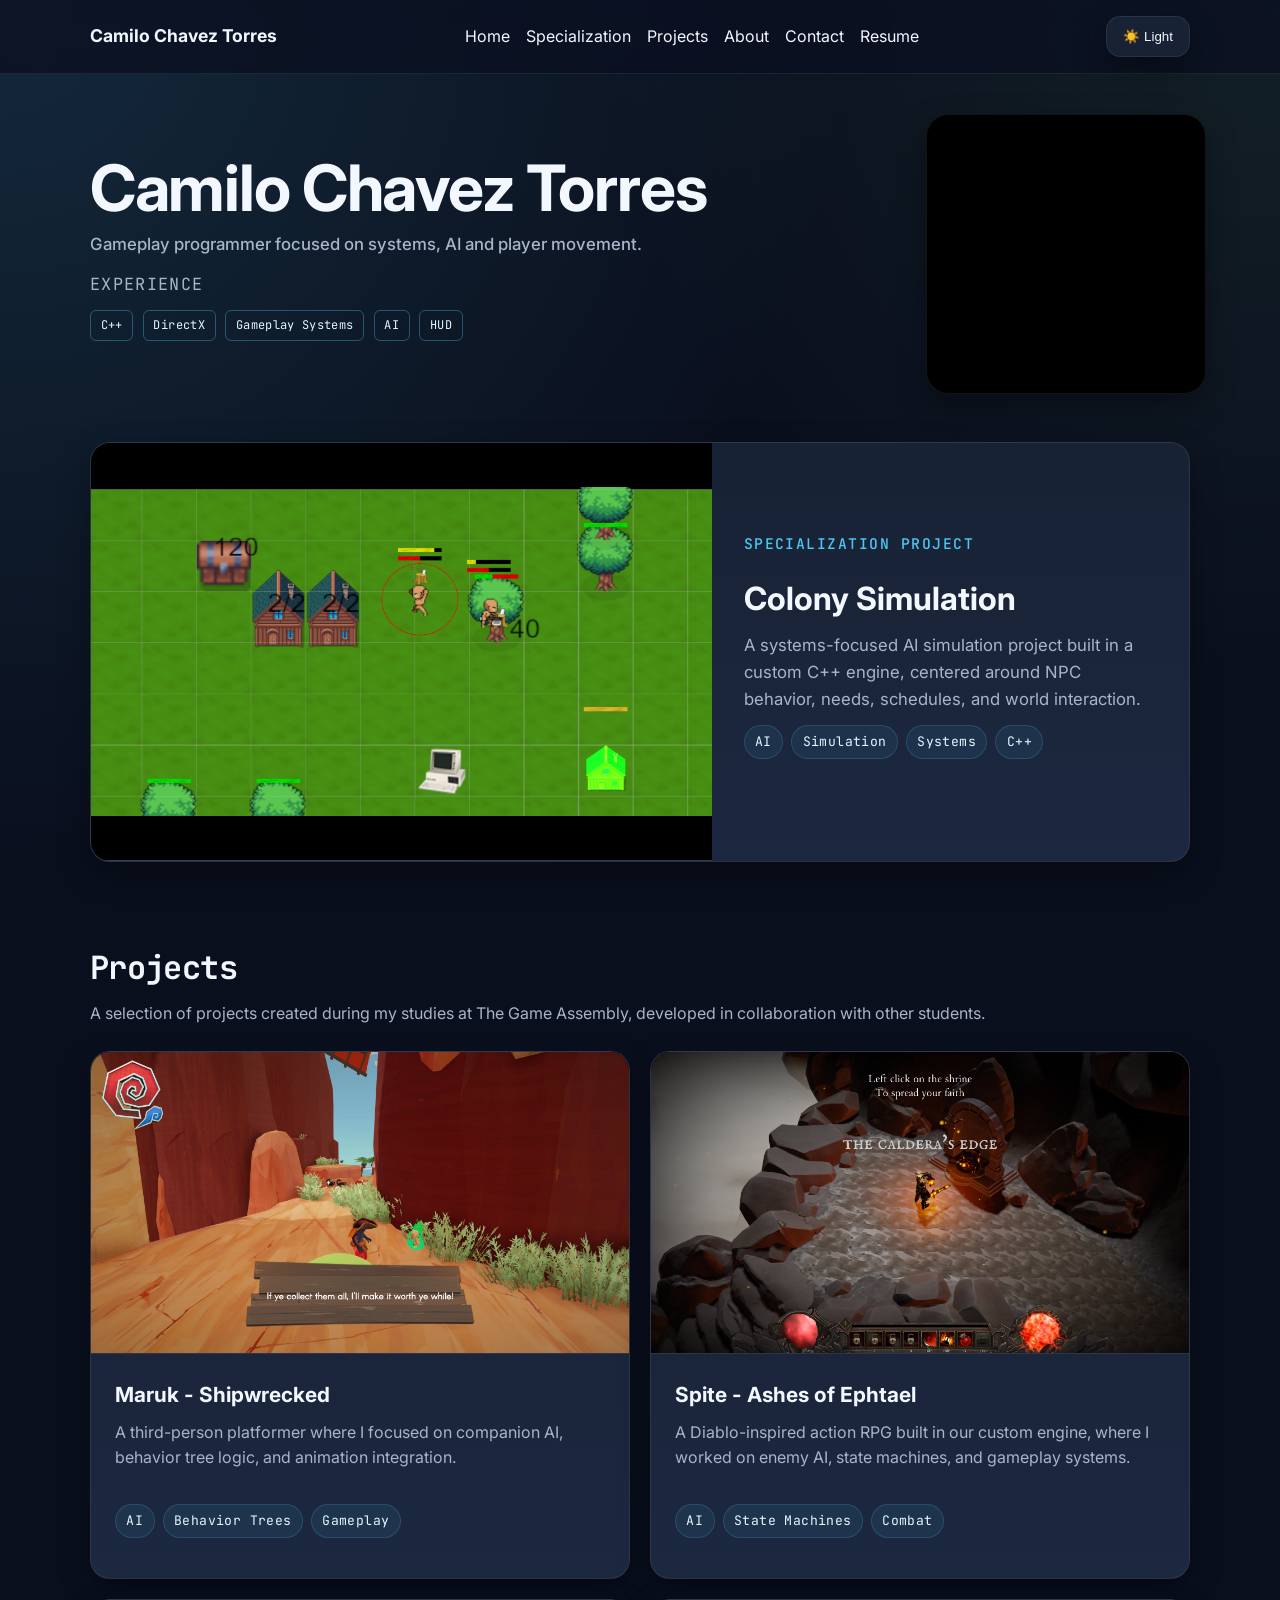
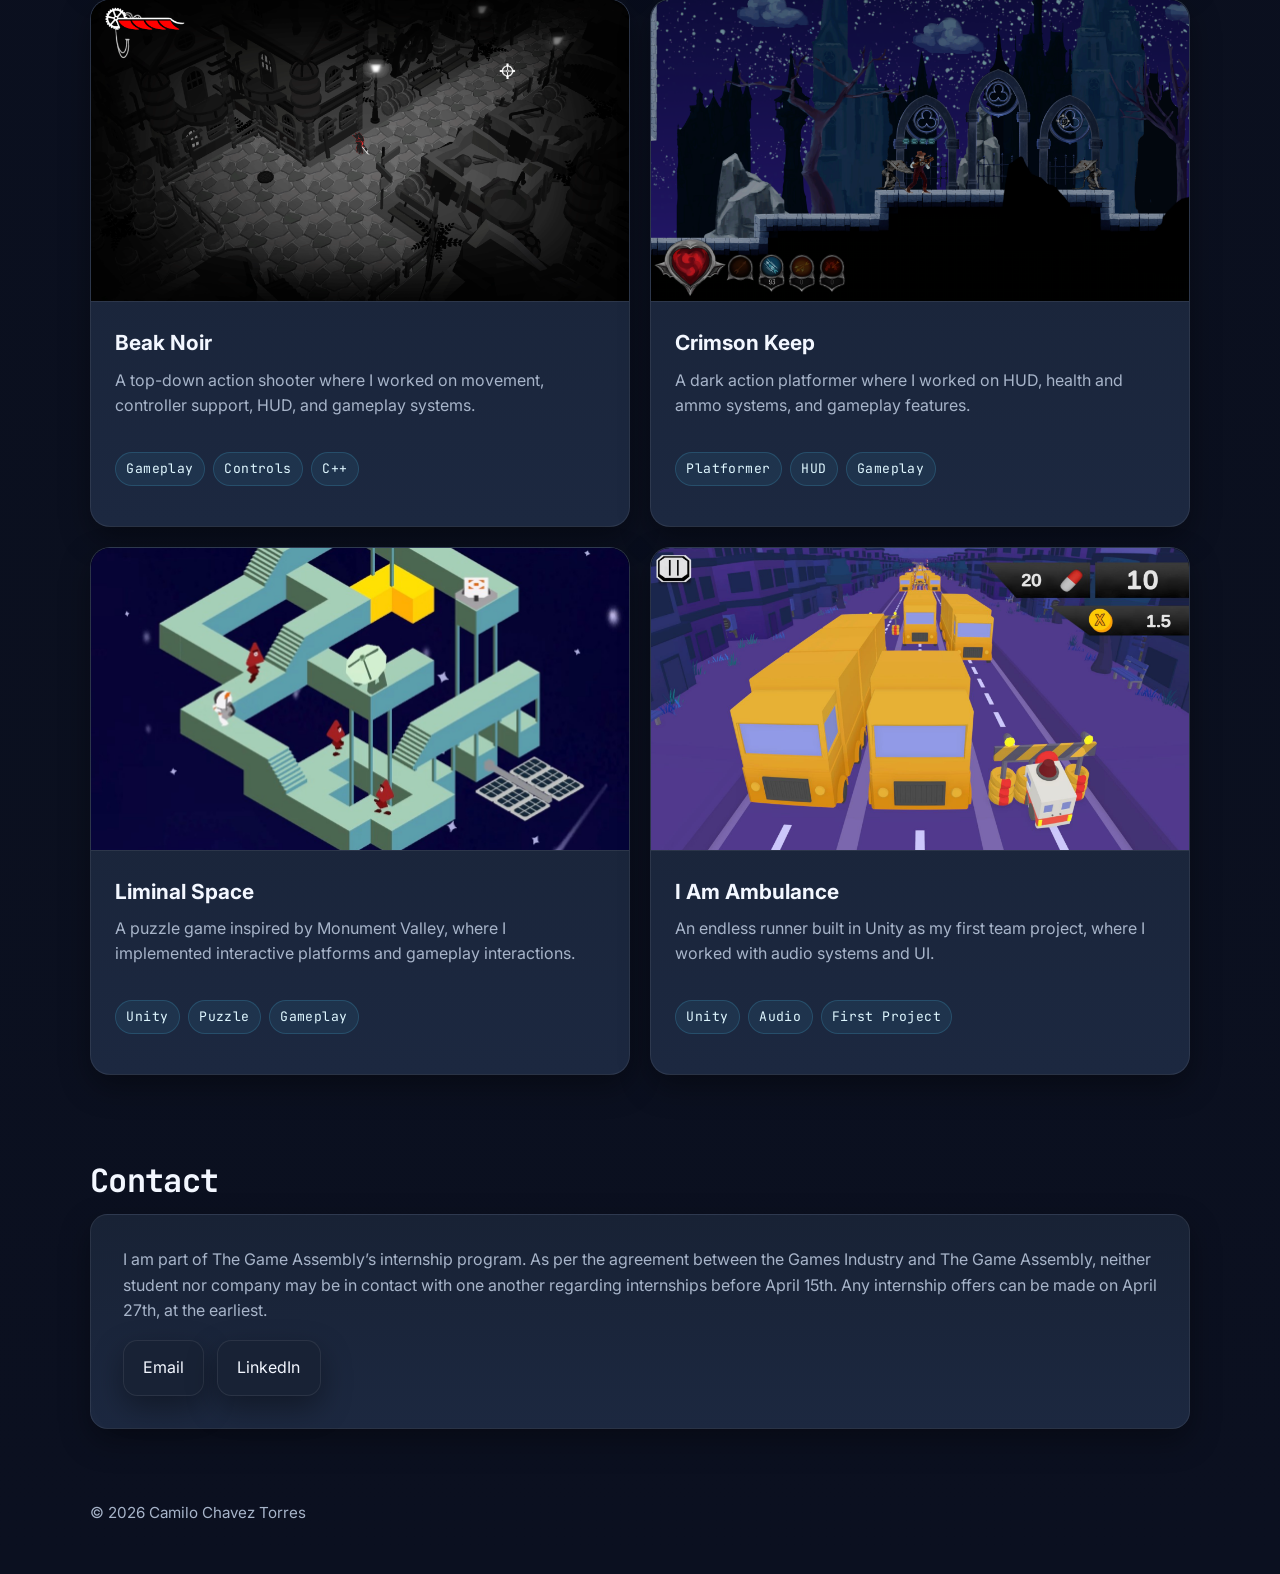
==== index.html @ 67895092 "hamburger navbar on mobile devices" ====
<!DOCTYPE html>
<html lang="en">

<head>
  <meta charset="UTF-8" />
  <meta name="viewport" content="width=device-width, initial-scale=1.0" />
  <title>Camilo Chavez Torres — Game Programmer</title>
  <link rel="icon" type="image/png" sizes="16x16" href="media/images/favicon/favicon16.png">
  <link rel="icon" type="image/png" sizes="32x32" href="media/images/favicon/favicon32.png">
  <link rel="stylesheet" href="styles.css">
  <link
    href="https://fonts.googleapis.com/css2?family=Inter:wght@400;600;700&family=JetBrains+Mono:wght@400;500&display=swap"
    rel="stylesheet">
</head>

<body>
  <header class="nav">
    <div class="container nav-inner">
      <a href="#" class="brand">Camilo Chavez Torres</a>

      <button class="nav-toggle" id="nav-toggle" type="button" aria-label="Open navigation" aria-expanded="false">
        ☰
      </button>

      <nav class="nav-links" id="mobile-nav">
        <a href="#" class="nav-home">Home</a>
        <a href="projects/specialization-project.html">Specialization</a>
        <a href="#projects">Projects</a>
        <a href="about-me.html">About</a>
        <a href="#contact">Contact</a>
        <a href="assets/Camilo_Chavez_Torres_CV.pdf" target="_blank" class="primary-button">Resume</a>

        <button class="control-button mobile-theme-button" id="theme-toggle" type="button">🌙 Light</button>
      </nav>

      <div class="top-controls desktop-controls">
        <button class="control-button" id="theme-toggle-desktop" type="button">🌙 Light</button>
      </div>
    </div>
  </header>

  <main>
    <section class="hero">
      <div class="container">
        <div class="hero-grid">
          <div class="hero-copy">
            <h1>Camilo Chavez Torres</h1>

            <p class="hero-lead">
              Gameplay programmer focused on systems, AI and player movement.
            </p>

            <p class="hero-label">
              Experience
            </p>

            <div class="hero-tech">
              <span class="tech-pill">C++</span>
              <span class="tech-pill">DirectX</span>
              <span class="tech-pill">Gameplay Systems</span>
              <span class="tech-pill">AI</span>
              <span class="tech-pill">HUD</span>
            </div>
          </div>

          <div class="hero-greedy">
            <video autoplay muted loop playsinline>
              <source src="media/videos/maruk/greedy_2.mp4" type="video/mp4">
            </video>
          </div>
        </div>
      </div>
    </section>

    <section id="featured-project">
      <div class="container">
        <a href="projects/specialization-project.html" class="project-card-link featured-project">
          <article class="project-card">
            <div class="project-media">
              <img src="media/images/projects/specialization/spec_2.png" alt="Colony Simulation gameplay">
            </div>

            <div class="project-content">
              <p class="featured-label">Specialization Project</p>

              <h3 class="project-title">Colony Simulation</h3>

              <p class="project-desc">
                A systems-focused AI simulation project built in a custom C++ engine, centered around NPC behavior,
                needs, schedules, and world interaction.
              </p>

              <div class="tags">
                <span class="tag">AI</span>
                <span class="tag">Simulation</span>
                <span class="tag">Systems</span>
                <span class="tag">C++</span>
              </div>
            </div>
          </article>
        </a>
      </div>
    </section>

    <section id="projects">
      <div class="container">
        <h2 class="section-title">Projects</h2>
        <p class="section-text">
          A selection of projects created during my studies at The Game Assembly, developed in collaboration with other
          students.
        </p>

        <div class="projects-grid">

          <!-- MARUK -->
          <a href="projects/maruk.html" class="project-card-link">
            <article class="project-card">
              <div class="project-media">
                <img src="media/images/projects/maruk/maruk_1.png" alt="Maruk gameplay">
              </div>
              <div class="project-content">
                <h3 class="project-title">Maruk - Shipwrecked</h3>
                <p class="project-desc">
                  A third-person platformer where I focused on companion AI, behavior tree logic, and animation
                  integration.
                </p>
                <div class="tags">
                  <span class="tag">AI</span>
                  <span class="tag">Behavior Trees</span>
                  <span class="tag">Gameplay</span>
                </div>
              </div>
            </article>
          </a>

          <!-- SPITE -->
          <a href="projects/spite.html" class="project-card-link">
            <article class="project-card">
              <div class="project-media">
                <img src="media/images/projects/spite/spite_1.PNG" alt="Spite gameplay">
              </div>
              <div class="project-content">
                <h3 class="project-title">Spite - Ashes of Ephtael</h3>
                <p class="project-desc">
                  A Diablo-inspired action RPG built in our custom engine, where I worked on enemy AI, state machines,
                  and gameplay systems.
                </p>
                <div class="tags">
                  <span class="tag">AI</span>
                  <span class="tag">State Machines</span>
                  <span class="tag">Combat</span>
                </div>
              </div>
            </article>
          </a>

          <!-- BEAK NOIR -->
          <a href="projects/beak-noir.html" class="project-card-link">
            <article class="project-card">
              <div class="project-media">
                <img src="media/images/projects/beak-noir/beak-noir_1.png" alt="Beak Noir gameplay">
              </div>
              <div class="project-content">
                <h3 class="project-title">Beak Noir</h3>
                <p class="project-desc">
                  A top-down action shooter where I worked on movement, controller support, HUD, and gameplay systems.
                </p>
                <div class="tags">
                  <span class="tag">Gameplay</span>
                  <span class="tag">Controls</span>
                  <span class="tag">C++</span>
                </div>
              </div>
            </article>
          </a>

          <!-- CRIMSON KEEP -->
          <a href="projects/crimson-keep.html" class="project-card-link">
            <article class="project-card">
              <div class="project-media">
                <img src="media/images/projects/crimson-keep/crimson-keep_1.png" alt="Crimson Keep gameplay">
              </div>
              <div class="project-content">
                <h3 class="project-title">Crimson Keep</h3>
                <p class="project-desc">
                  A dark action platformer where I worked on HUD, health and ammo systems, and gameplay features.
                </p>
                <div class="tags">
                  <span class="tag">Platformer</span>
                  <span class="tag">HUD</span>
                  <span class="tag">Gameplay</span>
                </div>
              </div>
            </article>
          </a>

          <!-- LIMINAL SPACE -->
          <a href="projects/liminal-space.html" class="project-card-link">
            <article class="project-card">
              <div class="project-media">
                <img src="media/images/projects/liminal-space/liminal_3.jpg" alt="Liminal Space gameplay">
              </div>
              <div class="project-content">
                <h3 class="project-title">Liminal Space</h3>
                <p class="project-desc">
                  A puzzle game inspired by Monument Valley, where I implemented interactive platforms and gameplay
                  interactions.
                </p>
                <div class="tags">
                  <span class="tag">Unity</span>
                  <span class="tag">Puzzle</span>
                  <span class="tag">Gameplay</span>
                </div>
              </div>
            </article>
          </a>

          <!-- I AM AMBULANCE -->
          <a href="projects/i-am-ambulance.html" class="project-card-link">
            <article class="project-card">
              <div class="project-media">
                <img src="media/images/projects/ambulance/ambulance.jpg" alt="I Am Ambulance gameplay">
              </div>
              <div class="project-content">
                <h3 class="project-title">I Am Ambulance</h3>
                <p class="project-desc">
                  An endless runner built in Unity as my first team project, where I worked with audio systems and UI.
                </p>
                <div class="tags">
                  <span class="tag">Unity</span>
                  <span class="tag">Audio</span>
                  <span class="tag">First Project</span>
                </div>
              </div>
            </article>
          </a>

        </div>
      </div>
    </section>

    <section id="contact">
      <div class="container">
        <h2 class="section-title">Contact</h2>
        <div class="contact-card">
          <p>
            I am part of The Game Assembly’s internship program. As per the agreement between the Games Industry and
            The Game Assembly, neither student nor company may be in contact with one another regarding internships
            before April 15th. Any internship offers can be made on April 27th, at the earliest.
          </p>
          <div class="contact-links">
            <a class="button" href="mailto:elcamiloc@live.com">Email</a>
            <a class="button" href="#">LinkedIn</a>
          </div>
        </div>
      </div>
    </section>
  </main>

  <footer>
    <div class="container">
      © 2026 Camilo Chavez Torres
    </div>
  </footer>

  <script src="script.js"></script>
</body>

</html>
---- styles.css ----
:root {
  --bg: #0b1020;
  --bg-soft: #121a2b;
  --bg-top: #0a0f1d;
  --card: #182235;
  --card-2: #1c2840;
  --surface: #0f1728;
  --text: #f3f7ff;
  --muted: #a7b4c9;
  --accent: #4cc9f0;
  --accent-2: #80ed99;
  --border: rgba(255, 255, 255, 0.08);
  --shadow: 0 12px 30px rgba(0, 0, 0, 0.35);
  --nav-bg: rgba(11, 16, 32, 0.78);
  --hero-glow-1: rgba(76, 201, 240, 0.14);
  --hero-glow-2: rgba(128, 237, 153, 0.08);
  --tag-bg: rgba(76, 201, 240, 0.08);
  --tag-border: rgba(76, 201, 240, 0.18);
  --tag-text: #dff7ff;
  --max-width: 1100px;
}

body.light-theme {
  --bg: #eef3f8;
  --bg-soft: #dde7f2;
  --bg-top: #f8fbff;
  --card: #ffffff;
  --card-2: #f6f9fc;
  --surface: #eaf1f8;
  --text: #142033;
  --muted: #52627a;
  --border: rgba(20, 32, 51, 0.08);
  --shadow: 0 12px 30px rgba(26, 38, 58, 0.12);
  --nav-bg: rgba(255, 255, 255, 0.78);
  --hero-glow-1: rgba(76, 201, 240, 0.10);
  --hero-glow-2: rgba(128, 237, 153, 0.06);
  --tag-bg: rgba(76, 201, 240, 0.10);
  --tag-border: rgba(76, 201, 240, 0.20);
  --tag-text: #14324a;
}

* {
  box-sizing: border-box;
}

html {
  scroll-behavior: smooth;
}

body {
  margin: 0;
  font-family: 'Inter', Arial, Helvetica, sans-serif;
  color: var(--text);
  line-height: 1.6;
  background:
    radial-gradient(circle at top left, var(--hero-glow-1), transparent 25%),
    radial-gradient(circle at top right, var(--hero-glow-2), transparent 20%),
    linear-gradient(180deg, var(--bg-top) 0%, var(--bg) 100%);
}

a {
  color: var(--accent);
  text-decoration: none;
}

a:hover {
  text-decoration: underline;
}

.container {
  width: min(var(--max-width), calc(100% - 3rem));
  margin: 0 auto;
}

.nav {
  position: sticky;
  top: 0;
  z-index: 100;
  backdrop-filter: blur(12px);
  background: var(--nav-bg);
  border-bottom: 1px solid var(--border);
}

.nav-inner {
  display: flex;
  justify-content: space-between;
  align-items: center;
  gap: 1rem;
  padding: 1rem 0;
}

.brand {
  font-size: 1.1rem;
  font-weight: 700;
  color: var(--text);
}

.nav-links {
  display: flex;
  flex-wrap: wrap;
  gap: 1rem;
}

.nav-links a {
  color: inherit;
  transition: color 0.2s ease;
}

.nav-links a:hover {
  color: #7dd3fc; 
}

body.light-theme .nav-links a:hover {
  color: #2563eb; 
}

.nav a {
  color: var(--text);
}

.nav a:hover {
  text-decoration: none;
  color: var(--accent);
}

.top-controls {
  display: flex;
  flex-wrap: wrap;
  gap: 0.75rem;
}

.control-button {
  padding: 0.75rem 1rem;
  border-radius: 0.9rem;
  border: 1px solid var(--border);
  background: var(--card);
  color: var(--text);
  cursor: pointer;
  box-shadow: var(--shadow);
  transition: transform 0.2s ease, border-color 0.2s ease, background 0.2s ease;
}

.control-button:hover {
  transform: translateY(-2px);
  border-color: rgba(76, 201, 240, 0.35);
}

.hero {
  padding: 2.5rem 0 0.5rem;
}

.hero-compact {
  max-width: 700px;
}

.hero-grid {
  display: grid;
  grid-template-columns: 1fr;
  gap: 1.5rem;
  align-items: start;
}

.hero-copy h1 {
  white-space: nowrap;
  margin-bottom: 0.6rem;
}

@media (max-width: 900px) {
  .hero-copy h1 {
    white-space: normal;
  }
}

.eyebrow {
  display: inline-block;
  margin-bottom: 1rem;
  padding: 0.45rem 0.85rem;
  border-radius: 999px;
  background: rgba(76, 201, 240, 0.08);
  border: 1px solid rgba(76, 201, 240, 0.25);
  color: var(--accent);
  font-size: 0.78rem;
  text-transform: uppercase;
}

.eyebrow,
.tag,
.hero-card h2,
.section-title,
.tech-pill {
  font-family: 'JetBrains Mono', monospace;
  letter-spacing: 0.03em;
}

h1 {
  margin: 0 0 0.4rem;
  font-size: clamp(2.4rem, 5vw, 4rem);
  line-height: 1.05;
  letter-spacing: -0.02em;
  font-weight: 700;
}

.hero p {
  max-width: 60ch;
  color: var(--muted);
  font-size: 1.05rem;
  margin: 0.6rem 0 0.8rem;
}

.hero-lead {
  margin-bottom: 1.2rem;
  font-size: 1.15rem;
  font-weight: 500;
  margin: 0 0 1.25rem;
  color: var(--text);
}

.hero-tech {
  display: flex;
  flex-wrap: wrap;
  gap: 0.6rem;
  margin: 0.6rem 0 0.8rem;
}

.tech-pill {
  padding: 0.3rem 0.6rem;
  border-radius: 6px;
  font-size: 0.75rem;
  font-family: 'JetBrains Mono', monospace;
  background: transparent;
  border: 1px solid rgba(76, 201, 240, 0.35);
  color: var(--tag-text);
}

.hero-actions {
  display: flex;
  flex-wrap: wrap;
  gap: 1rem;
  margin-top: 1.5rem;
}

.button {
  display: inline-block;
  padding: 0.9rem 1.2rem;
  border-radius: 0.9rem;
  border: 1px solid var(--border);
  background: var(--card);
  color: var(--text);
  box-shadow: var(--shadow);
  transition: transform 0.2s ease, border-color 0.2s ease, background 0.2s ease;
}

.button:hover {
  transform: translateY(-3px);
  border-color: rgba(76, 201, 240, 0.35);
  text-decoration: none;
}

.button-primary {
  color: #07111d;
  font-weight: 700;
  border: none;
  background: linear-gradient(135deg, var(--accent), var(--accent-2));
}

.project-points {
  margin: 0 0 1rem;
  padding-left: 1.2rem;
  color: var(--muted);
}

.project-points li {
  margin-bottom: 0.5rem;
}

.project-card-link {
  display: block;
  color: inherit;
  text-decoration: none;
}

.project-card-link:hover {
  text-decoration: none;
}

.project-card-link:hover .project-title,
.project-card-link:hover .project-desc,
.project-card-link:hover .tag {
  text-decoration: none;
}



.hero-card,
.about-card,
.contact-card,
.skill-card,
.project-card {
  background: linear-gradient(180deg, var(--card) 0%, var(--card-2) 100%);
  border: 1px solid var(--border);
  box-shadow: var(--shadow);
}

.project-card a {
  color: var(--accent);
  font-weight: 700;
}

.project-card a:hover {
  color: var(--accent-2);
}

.hero-card {
  border-radius: 1.4rem;
  padding: 1.4rem;
}

.hero-card h2 {
  margin-top: 0;
  font-size: 1rem;
  color: var(--muted);
}

.hero-list {
  margin: 0;
  padding-left: 1.1rem;
}

.hero-list li {
  margin-bottom: 0.7rem;
}

.hero-label {
  font-family: 'JetBrains Mono', monospace;
  font-size: 0.72rem;
  color: var(--muted);
  margin: 0 0 0.45rem;
  text-transform: uppercase;
  letter-spacing: 0.08em;
}

section {
  padding: 2.5rem 0;
}

.section-title {
  margin: 0 0 0.5rem;
  font-size: 2rem;
  letter-spacing: -0.02em;
}

.section-text {
  margin: 0 0 1.5rem;
  max-width: none;
  color: var(--muted);
}

.projects-grid {
  display: grid;
  grid-template-columns: repeat(2, minmax(0, 1fr));
  gap: 1.25rem;
  align-items: stretch;
}

.project-card {
  border-radius: 1.25rem;
  overflow: hidden;
  transition: transform 0.2s ease, border-color 0.2s ease;
  display: flex;
  flex-direction: column;
  height: 100%;
}

.project-card:hover {
  transform: translateY(-5px);
  border-color: rgba(76, 201, 240, 0.35);
  transform: scale(1.02);
}

.project-media {
  aspect-ratio: 16 / 9;
  display: grid;
  place-items: center;
  background:
    linear-gradient(135deg, rgba(76, 201, 240, 0.16), rgba(128, 237, 153, 0.08)),
    var(--surface);
  color: var(--muted);
  font-weight: 700;
  border-bottom: 1px solid var(--border);
  overflow: hidden;
}

.project-media img {
  width: 100%;
  height: 100%;
  object-fit: contain;
  display: block;
  background: #000;
  transition: transform 0.35s ease;
}

.project-content a {
  display: inline-block;
  margin-top: auto;
  padding-top: 1rem;
  font-weight: 700;
}

.project-content {
  padding: 1.5rem;
  display: flex;
  flex-direction: column;
  flex-grow: 1;
}

.project-title {
  margin: 0 0 0.5rem;
  font-size: 1.3rem;
}

.project-desc {
  margin: 0 0 0.75rem;
  color: var(--muted);
  min-height: 4.5rem;
}

.tags {
  display: flex;
  flex-wrap: wrap;
  gap: 0.5rem;
  margin-bottom: 1rem;
}

.tag {
  padding: 0.35rem 0.65rem;
  border-radius: 999px;
  font-size: 0.82rem;
  background: var(--tag-bg);
  border: 1px solid var(--tag-border);
  color: var(--tag-text);
}

.skills-grid {
  display: grid;
  grid-template-columns: repeat(3, minmax(0, 1fr));
  gap: 1rem;
}

.skill-card,
.about-card,
.contact-card {
  border-radius: 1.1rem;
  padding: 2rem;
}

.skill-card h3 {
  margin-top: 0;
  margin-bottom: 0.5rem;
}

.skill-card p,
.about-card p,
.contact-card p {
  margin: 0;
  color: var(--muted);
}

.contact-links {
  display: flex;
  flex-wrap: wrap;
  gap: 0.8rem;
  margin-top: 1rem;
}

footer {
  padding: 2rem 0 3rem;
  color: var(--muted);
  font-size: 0.95rem;
}
.video-card {
  padding: 1.25rem;
}

.video-wrapper {
  position: relative;
  width: 100%;
  aspect-ratio: 16 / 9;
  overflow: hidden;
  border-radius: 1rem;
}

.video-wrapper iframe {
  width: 100%;
  height: 100%;
  border: 0;
}

.featured-project {
  grid-column: 1 / -1;
}

.featured-project .project-card {
  display: grid;
  grid-template-columns: 1.3fr 1fr;
  min-height: 420px;
}

.featured-project .project-media {
  aspect-ratio: auto;
  height: 100%;
}

.featured-project .project-content {
  padding: 2rem;
  justify-content: center;
}

.featured-project .project-title {
  font-size: 2rem;
}

.featured-project .project-desc {
  font-size: 1.05rem;
  min-height: unset;
}

.spec-page {
  padding-bottom: 3rem;
}

.spec-hero {
  padding: 2.5rem 0 1.5rem;
}

.spec-kicker {
  margin: 0 0 0.85rem;
  font-family: 'JetBrains Mono', monospace;
  font-size: 0.9rem;
  text-transform: uppercase;
  letter-spacing: 0.1em;
  color: var(--accent);
  font-weight: 500;
}

body.light-theme .spec-kicker {
  color: #060a13;
}

body.light-theme .spec-info-item {
  background: var(--card);
  border: 1px solid var(--border);
  box-shadow: var(--shadow);
}

body.light-theme .spec-info-item span {
  color: #060a13 !important;
}

.spec-title {
  margin: 0 0 0.6rem;
  font-size: clamp(3rem, 8vw, 5.5rem);
  line-height: 0.95;
  letter-spacing: -0.03em;
}

.spec-subtitle {
  margin: 0 0 1.5rem;
  max-width: 75ch;
  color: var(--muted);
  font-size: 1.05rem;
}

.spec-media-viewer {
  margin-top: 1.5rem;
}

.spec-main-media {
  position: relative;
  border-radius: 1.4rem;
  overflow: hidden;
  background: linear-gradient(180deg, var(--card) 0%, var(--card-2) 100%);
  border: 1px solid var(--border);
  box-shadow: var(--shadow);
  min-height: 520px;
}

.spec-media-item {
  display: none;
  width: 100%;
  height: 100%;
  min-height: 520px;
  object-fit: cover;
  background: #000;
}

.spec-main-media video.spec-media-item {
  width: 100%;
  height: 100%;
  object-fit: cover;
}

.spec-main-media img.spec-media-item {
  width: 100%;
  height: 100%;
  object-fit: cover;
}

body.light-theme .spec-code-block {
  background: #f8fbff;
  border-color: rgba(20, 32, 51, 0.1);
  box-shadow: 0 10px 24px rgba(26, 38, 58, 0.08);
}

body.light-theme .spec-code-block summary {
  background: rgba(37, 99, 235, 0.08);
  border-bottom-color: rgba(20, 32, 51, 0.08);
  color: #1d4ed8;
}

body.light-theme .spec-code-file {
  background: rgba(37, 99, 235, 0.06);
  border-bottom-color: rgba(20, 32, 51, 0.08);
  color: #1d4ed8;
}

body.light-theme .spec-code-inner code {
  color: #142033;
}

.spec-media-item.active {
  display: block;
}

.spec-code-switcher {
  margin-top: 1.5rem;
  border: 1px solid rgba(125, 211, 252, 0.16);
  border-radius: 20px;
  overflow: hidden;
  background: rgba(7, 15, 24, 0.72);
  box-shadow: 0 10px 30px rgba(0, 0, 0, 0.18);
}

.spec-code-tabs {
  display: flex;
  gap: 0;
  border-bottom: 1px solid rgba(125, 211, 252, 0.1);
  background: rgba(14, 116, 144, 0.12);
}

.spec-code-tab {
  appearance: none;
  border: none;
  background: transparent;
  color: var(--muted);
  font-family: 'JetBrains Mono', monospace;
  font-size: 0.82rem;
  letter-spacing: 0.06em;
  text-transform: uppercase;
  padding: 0.9rem 1.15rem;
  cursor: pointer;
  transition: background 0.2s ease, color 0.2s ease;
}

.spec-code-tab:hover {
  color: var(--text);
  background: rgba(255, 255, 255, 0.03);
}

.spec-code-tab.active {
  color: var(--accent);
  background: rgba(76, 201, 240, 0.08);
}

.spec-code-panel {
  display: none;
}

.spec-code-panel.active {
  display: block;
}

.spec-code-panel pre {
  margin: 0;
  padding: 1.4rem 1.25rem 1.5rem;
  overflow-x: auto;
}

.spec-code-panel code {
  font-family: 'JetBrains Mono', monospace;
  font-size: 0.92rem;
  line-height: 1.75;
  color: #dbe7f3;
  white-space: pre;
}

body.light-theme .spec-code-switcher {
  background: #f8fbff;
  border-color: rgba(20, 32, 51, 0.1);
  box-shadow: 0 10px 24px rgba(26, 38, 58, 0.08);
}

body.light-theme .spec-code-tabs {
  background: rgba(37, 99, 235, 0.06);
  border-bottom-color: rgba(20, 32, 51, 0.08);
}

body.light-theme .spec-code-tab {
  color: #52627a;
}

body.light-theme .spec-code-tab:hover {
  color: #142033;
  background: rgba(20, 32, 51, 0.03);
}

body.light-theme .spec-code-tab.active {
  color: #1d4ed8;
  background: rgba(37, 99, 235, 0.08);
}

body.light-theme .spec-code-panel code {
  color: #142033;
}

.spec-thumbnails {
  display: flex;
  gap: 0.75rem;
  margin-top: 0.85rem;
  overflow-x: auto;
  padding-bottom: 0.25rem;
}

.spec-thumb {
  flex: 0 0 140px;
  height: 78px;
  border: 1px solid var(--border);
  background: linear-gradient(180deg, var(--card) 0%, var(--card-2) 100%);
  border-radius: 0.8rem;
  overflow: hidden;
  cursor: pointer;
  padding: 0;
  opacity: 0.72;
  transition: transform 0.2s ease, border-color 0.2s ease, opacity 0.2s ease;
}

.spec-thumb:hover {
  transform: translateY(-2px);
  opacity: 1;
  border-color: rgba(76, 201, 240, 0.35);
}

.spec-thumb.active {
  opacity: 1;
  border-color: var(--accent);
}

.spec-thumb img,
.spec-thumb video {
  width: 100%;
  height: 100%;
  object-fit: cover;
  display: block;
  background: #000;
}

.spec-info-strip {
  display: grid;
  grid-template-columns: repeat(4, minmax(0, 1fr));
  gap: 1rem;
  margin-top: 1.25rem;
}

.spec-info-item {
  padding: 1rem 1.1rem;
  border-radius: 1rem;
  background: linear-gradient(180deg, var(--card) 0%, var(--card-2) 100%);
  border: 1px solid var(--border);
  box-shadow: var(--shadow);
}

.spec-info-item span {
  display: block;
  margin-bottom: 0.45rem;
  font-family: 'JetBrains Mono', monospace;
  font-size: 0.72rem;
  text-transform: uppercase;
  letter-spacing: 0.08em;
  color: var(--accent);
}

.spec-info-item p {
  margin: 0;
  color: var(--text);
  font-weight: 600;
  line-height: 1.4;
}

.spec-content {
  padding: 2rem 0 3rem;
}

.spec-content-width {
  max-width: 980px;
}

.spec-section {
  margin-bottom: 3rem;
}

.spec-section h2 {
  margin: 0 0 1rem;
  font-size: 2rem;
  line-height: 1.1;
}

.spec-section p {
  margin: 0 0 1rem;
  color: var(--muted);
  max-width: 75ch;
}

.spec-feature-row {
  display: grid;
  grid-template-columns: 1fr 1fr;
  gap: 2rem;
  align-items: start;
}

.spec-feature-row.reverse {
  grid-template-columns: 1fr 1fr;
}

.spec-feature-row.reverse .spec-feature-text {
  order: 2;
}

.spec-feature-row.reverse .spec-feature-media {
  order: 1;
}

.spec-feature-media img,
.spec-feature-media video {
  width: 100%;
  max-width: none;
  border-radius: 1.2rem;
  border: 1px solid var(--border);
  box-shadow: var(--shadow);
  background: #000;
  transition: transform 0.25s ease;
}

.spec-feature-media img:hover,
.spec-feature-media video:hover {
  transform: none;
}

.spec-feature-text {
  max-width: 500px;
}

.spec-feature-media {
  display: flex;
  flex-direction: column;
  align-items: flex-start;
  margin-top: 1.25rem;
  gap: 1rem;
}

.spec-feature-row.reverse .spec-feature-media {
  justify-content: flex-end;
}

.featured-label {
  margin: 0 0 0.85rem;
  font-family: 'JetBrains Mono', monospace;
  font-size: 0.92rem;
  text-transform: uppercase;
  letter-spacing: 0.1em;
  color: var(--accent);
  font-weight: 500;
  display: inline-block;
  padding: 0.2rem 0;
}

body.light-theme .featured-label {
  color: #060a13;
}

.spec-code-block {
  margin-top: 1.5rem;
  border: 1px solid rgba(125, 211, 252, 0.16);
  border-radius: 20px;
  overflow: hidden;
  background: rgba(7, 15, 24, 0.72);
  box-shadow: 0 10px 30px rgba(0, 0, 0, 0.18);
}

.spec-code-block summary {
  list-style: none;
  cursor: pointer;
  padding: 1rem 1.25rem;
  font-family: 'JetBrains Mono', monospace;
  font-size: 0.9rem;
  letter-spacing: 0.04em;
  color: var(--accent);
  background: rgba(14, 116, 144, 0.16);
  border-bottom: 1px solid rgba(125, 211, 252, 0.12);
  user-select: none;
}

.spec-code-block summary::-webkit-details-marker {
  display: none;
}

.spec-code-block summary::before {
  content: "▸";
  display: inline-block;
  margin-right: 0.65rem;
  transition: transform 0.2s ease;
}

.spec-code-block[open] summary::before {
  transform: rotate(90deg);
}

.spec-code-switcher {
  background: rgba(7, 15, 24, 0.72);
}

.spec-code-tabs {
  display: flex;
  border-bottom: 1px solid rgba(125, 211, 252, 0.1);
  background: rgba(14, 116, 144, 0.12);
}

.spec-code-tab {
  appearance: none;
  border: none;
  background: transparent;
  color: var(--muted);
  font-family: 'JetBrains Mono', monospace;
  font-size: 0.82rem;
  letter-spacing: 0.06em;
  text-transform: uppercase;
  padding: 0.9rem 1.15rem;
  cursor: pointer;
  transition: background 0.2s ease, color 0.2s ease;
}

.spec-code-tab:hover {
  color: var(--text);
  background: rgba(255, 255, 255, 0.03);
}

.spec-code-tab.active {
  color: var(--accent);
  background: rgba(76, 201, 240, 0.08);
}

.spec-code-panel {
  display: none;
}

.spec-code-panel.active {
  display: block;
}

.spec-code-file {
  padding: 0.85rem 1.25rem;
  font-family: 'JetBrains Mono', monospace;
  font-size: 0.82rem;
  letter-spacing: 0.08em;
  text-transform: uppercase;
  color: var(--accent);
  background: rgba(3, 105, 122, 0.18);
  border-bottom: 1px solid rgba(125, 211, 252, 0.1);
}

.spec-code-panel pre {
  margin: 0;
  padding: 1.4rem 1.25rem 1.5rem;
  overflow: auto;
  max-height: 420px;
}

.spec-code-panel code {
  font-family: 'JetBrains Mono', monospace;
  font-size: 0.92rem;
  line-height: 1.75;
  color: #dbe7f3;
  white-space: pre;
}

.spec-code-inner {
  padding: 0;
}

.spec-code-file {
  padding: 0.85rem 1.25rem;
  font-family: 'JetBrains Mono', monospace;
  font-size: 0.82rem;
  letter-spacing: 0.08em;
  text-transform: uppercase;
  color: var(--accent);
  background: rgba(3, 105, 122, 0.18);
  border-bottom: 1px solid rgba(125, 211, 252, 0.1);
}

.spec-code-inner pre {
  margin: 0;
  padding: 1.4rem 1.25rem 1.5rem;
  overflow-x: auto;
}

.spec-code-inner code {
  font-family: 'JetBrains Mono', monospace;
  font-size: 0.92rem;
  line-height: 1.75;
  color: #dbe7f3;
  white-space: pre;
}

.spec-job-gallery {
  width: 100%;
  max-width: 520px;
}

.spec-job-video {
  display: none;
  width: 100%;
  border-radius: 1.2rem;
  border: 1px solid var(--border);
  box-shadow: var(--shadow);
  background: #000;
}

.spec-job-video.active {
  display: block;
}

.spec-job-gallery-controls {
  display: flex;
  flex-wrap: wrap;
  gap: 0.6rem;
  margin-top: 0.85rem;
}

.spec-job-button {
  appearance: none;
  border: 1px solid var(--border);
  background: linear-gradient(180deg, var(--card) 0%, var(--card-2) 100%);
  color: var(--text);
  font-family: 'JetBrains Mono', monospace;
  font-size: 0.78rem;
  padding: 0.55rem 0.8rem;
  border-radius: 999px;
  cursor: pointer;
  transition: transform 0.2s ease, border-color 0.2s ease, color 0.2s ease;
}

.spec-job-button:hover {
  transform: translateY(-1px);
  border-color: rgba(76, 201, 240, 0.35);
}

.spec-job-button.active {
  border-color: var(--accent);
  color: var(--accent);
}

.spec-video-caption {
  margin-top: 1.1rem;
  padding: 0 0.75rem 0.75rem;
  max-width: 520px;
  color: var(--muted);
  font-size: 0.95rem;
  line-height: 1.55;
}

.spec-job-gallery .spec-video-caption {
  display: none;
  margin-top: 1.2rem;
  padding: 0 0.25rem;
  max-width: 480px;
}


.spec-job-gallery .spec-video-caption.active {
  display: block;
}

.about-page {
  padding-bottom: 3rem;
}

.about-hero {
  padding: 4rem 0 1.5rem;
}

.about-hero-grid {
  display: grid;
  grid-template-columns: 1fr 0.75fr;
  gap: 3rem;
  align-items: start;
}

.about-hero-text {
  text-align: left;
}

.about-title {
  margin: 0 0 1rem;
  font-size: clamp(2.1rem, 4vw, 3.2rem);
  line-height: 1;
  letter-spacing: -0.03em;
}

.about-hero-media {
  margin-top: 3.5rem;
  align-self: start;
  display: flex;
  flex-direction: column;
  align-items: center;
}

.about-photo-placeholder {
  width: 100%;
  max-width: 360px;
  min-height: 360px;
  display: flex;
  align-items: flex-end;
  border-radius: 1.4rem;
  border: 1px solid var(--border);
  box-shadow: var(--shadow);
  background: linear-gradient(180deg, var(--card) 0%, var(--card-2) 100%);
}

.about-placeholder-inner {
  padding: 2rem;
  text-align: left;
}

.about-placeholder-inner span {
  display: block;
  margin-bottom: 0.75rem;
  font-family: 'JetBrains Mono', monospace;
  font-size: 0.82rem;
  text-transform: uppercase;
  letter-spacing: 0.08em;
  color: var(--accent);
}

body.light-theme .about-placeholder-inner span {
  color: #060a13;
}

body.light-theme .spec-job-button.active {
  background: var(--accent);
  color: #07111d;
  border: none;
  font-weight: 200;
}



.about-placeholder-inner p {
  margin: 0;
  color: var(--muted);
  font-size: 1rem;
  line-height: 1.65;
}

.about-side-note {
  text-align: center;
  margin-top: 1rem;
  max-width: 260px;
  margin: 1rem 0 0;
  font-family: 'JetBrains Mono', monospace;
  font-size: 0.82rem;
  line-height: 1.6;
  letter-spacing: 0.04em;
  color: var(--muted);
}

.about-content {
  padding: 1rem 0 3rem;
}

.about-content-grid {
  display: grid;
  grid-template-columns: 1fr 0.75fr;
  gap: 3rem;
}

.about-content-main {
  grid-column: 1;
  max-width: 58ch;
  text-align: left;
}

.about-section p {
  margin: 0 0 1.15rem;
  color: var(--muted);
  font-size: 1rem;
  line-height: 1.75;
}

.about-main-text {
  margin-top: 2rem;
  max-width: 58ch;
}

.about-hero-grid {
  display: grid;
  grid-template-columns: 1fr 0.75fr;
  gap: 3rem;
}
.hero-grid {
  display: grid;
  grid-template-columns: 1.2fr 0.8fr;
  gap: 2rem;
  align-items: center;
}

.hero-greedy {
  display: flex;
  justify-content: flex-end;
  align-items: center;
  margin-right: -1rem;
}

.hero-greedy video {
  width: 100%;
  max-width: 280px;
  aspect-ratio: 1 / 1;
  border-radius: 1.4rem;
  border: 1px solid var(--border);
  box-shadow: var(--shadow);
  object-fit: cover;
  background: #000;
  display: block;
}

.spec-main-media iframe {
  width: 100%;
  height: 100%;
  min-height: 520px;
  border: 0;
  display: block;
}

.spec-main-media > video,
.spec-feature-media > video {
  display: block;
  width: 100%;
  height: auto;
  max-width: 100%;
}

.about-photo-card {
  overflow: hidden;
  padding: 0;
  align-items: stretch;
}

.about-photo-image {
  width: 100%;
  height: 100%;
  min-height: 360px;
  object-fit: cover;
  display: block;
}

.about-photo-image {
  object-position: center 35%;
}

@media (max-width: 700px) {
  .spec-main-media iframe {
    min-height: 280px;
  }
}

@media (max-width: 900px) {
  .hero-grid {
    grid-template-columns: 1fr;
    gap: 1rem;
  }

  .hero-greedy {
    display: flex;
    justify-content: center;
    align-items: center;
    margin-top: 0.5rem;
  }

  .hero-greedy video {
    max-width: 140px;
  }
}

@media (max-width: 900px) {
  .about-hero-grid,
  .about-content-grid {
    grid-template-columns: 1fr;
    gap: 1.5rem;
  }

  .about-content-main {
    max-width: 100%;
  }

  .about-photo-placeholder,
  .about-side-note {
    max-width: 320px;
  }

  .about-photo-placeholder {
    min-height: 320px;
  }
}


@media (max-width: 1000px) {
  .spec-info-strip {
    grid-template-columns: repeat(2, minmax(0, 1fr));
  }

  .spec-feature-row,
  .spec-feature-row.reverse {
    grid-template-columns: 1fr;
  }

  .spec-feature-row.reverse .spec-feature-text,
  .spec-feature-row.reverse .spec-feature-media {
    order: initial;
  }
}

@media (max-width: 700px) {
  .spec-main-media,
  .spec-media-item {
    min-height: 280px;
  }

  .spec-thumb {
    flex-basis: 110px;
    height: 64px;
  }

  .spec-info-strip {
    grid-template-columns: 1fr;
  }

  .spec-title {
    font-size: clamp(2.5rem, 11vw, 4rem);
  }

  .spec-section h2 {
    font-size: 1.6rem;
  }
}

@media (max-width: 900px) {

  .hero-grid,
  .projects-grid,
  .skills-grid {
    grid-template-columns: 1fr;
  }

  .hero {
    padding-top: 3.5rem;
  }

  .nav {
    position: static;
    backdrop-filter: blur(12px);
  }

  .nav-inner {
    display: flex;
    justify-content: space-between;
    align-items: center;
    gap: 1rem;
    padding: 1rem 0;
    flex-wrap: wrap;
  }
  .featured-project .project-card {
    grid-template-columns: 1fr;
    min-height: auto;
  }

  .featured-project .project-media {
    aspect-ratio: 16 / 9;
  }

  .featured-project .project-title {
    font-size: 1.5rem;
  }
}

.nav-toggle {
  display: none;
  padding: 0.75rem 1rem;
  border-radius: 0.9rem;
  border: 1px solid var(--border);
  background: var(--card);
  color: var(--text);
  cursor: pointer;
  box-shadow: var(--shadow);
  font-size: 1.2rem;
  line-height: 1;
  transition: transform 0.2s ease, border-color 0.2s ease, background 0.2s ease;
}

.nav-toggle:hover {
  transform: translateY(-2px);
  border-color: rgba(76, 201, 240, 0.35);
}

.mobile-theme-button {
  display: none;
}

@media (max-width: 900px) {
  .desktop-controls {
    display: none;
  }

  .nav-toggle {
    display: inline-flex;
    align-items: center;
    justify-content: center;
    justify-self: end;
  }

  .nav-inner {
    display: grid;
    grid-template-columns: 1fr auto;
    align-items: center;
    gap: 0.75rem;
    padding: 1rem 0;
  }

  .nav-links {
    display: none;
    grid-column: 1 / -1;
    flex-direction: column;
    gap: 0.85rem;
    padding-top: 0.75rem;
    border-top: 1px solid var(--border);
    margin-top: 0.5rem;
  }

  .nav-links.nav-open {
    display: flex;
  }

  .nav-links a,
  .mobile-theme-button {
    width: fit-content;
  }

  .mobile-theme-button {
    display: inline-block;
    margin-top: 0.35rem;
  }
}

@media (max-width: 700px) {
  .spec-main-media {
    min-height: 0 !important;
    height: auto;
  }
}
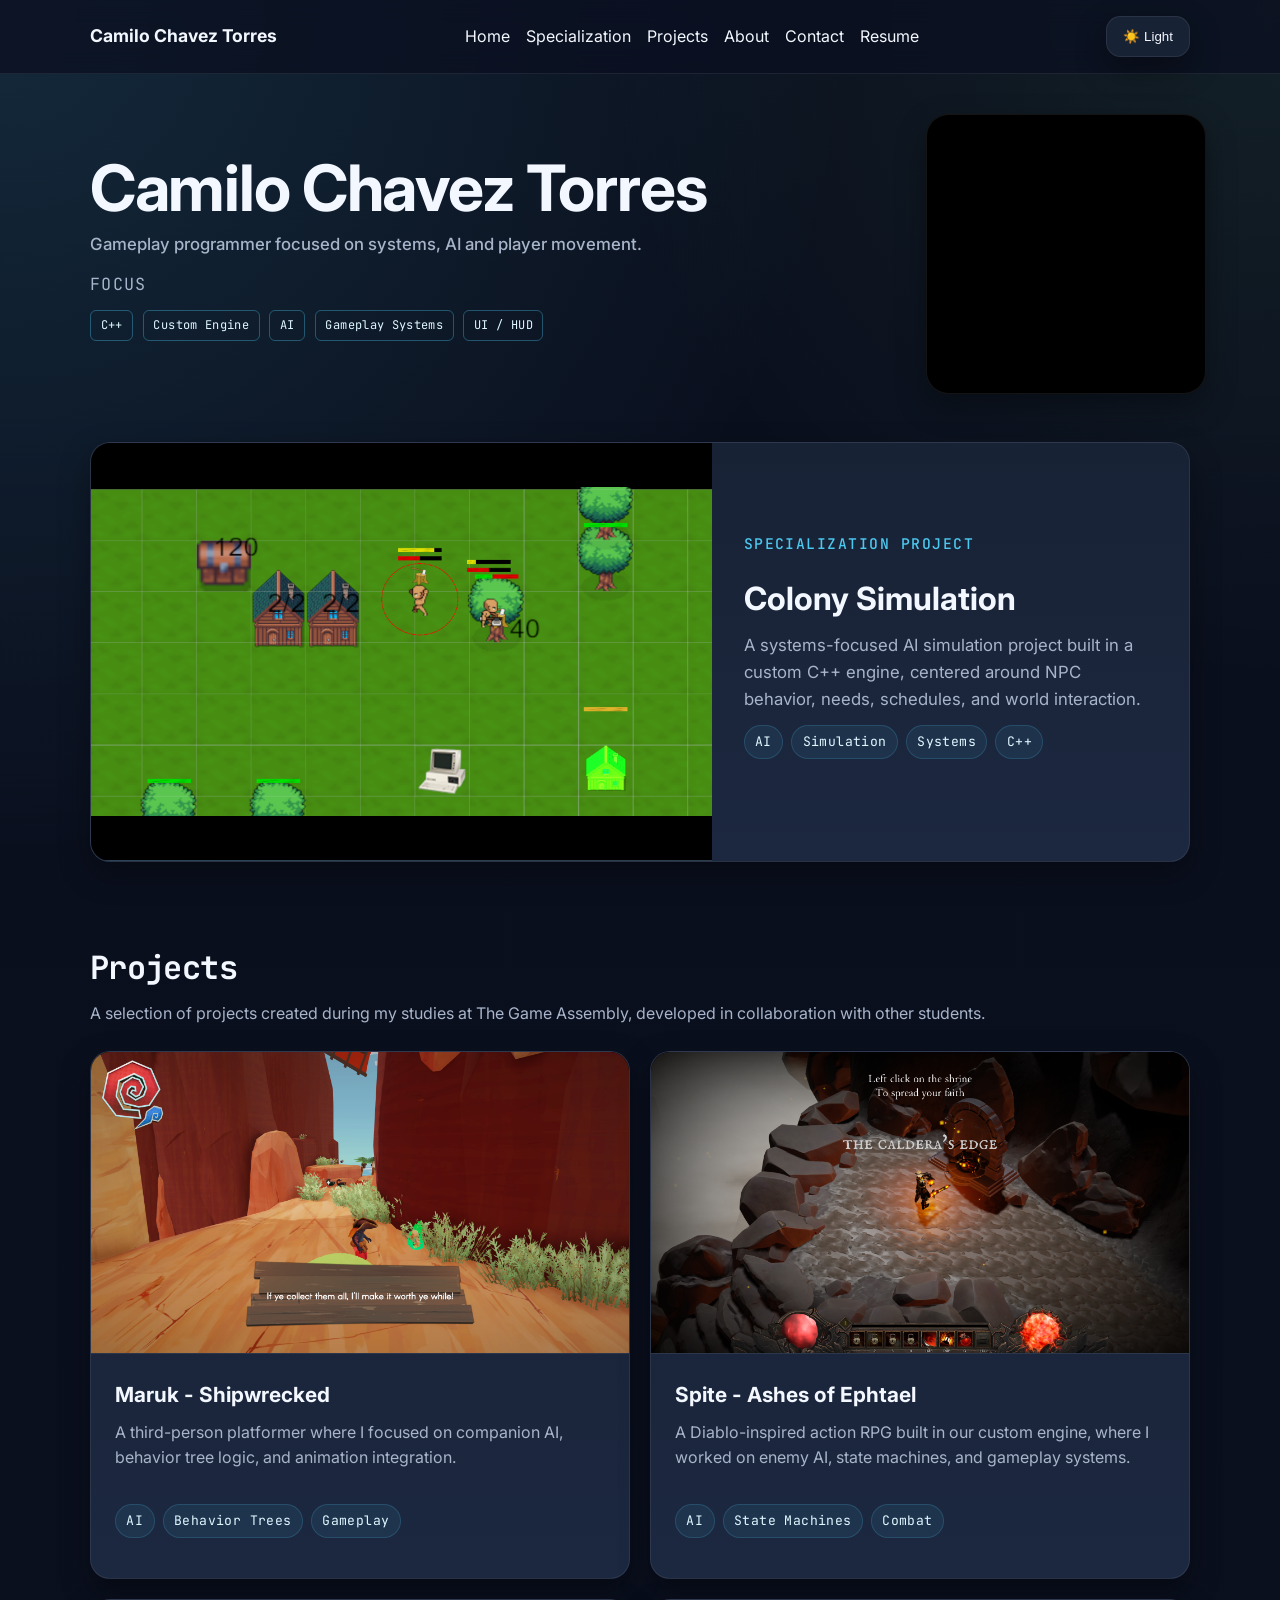
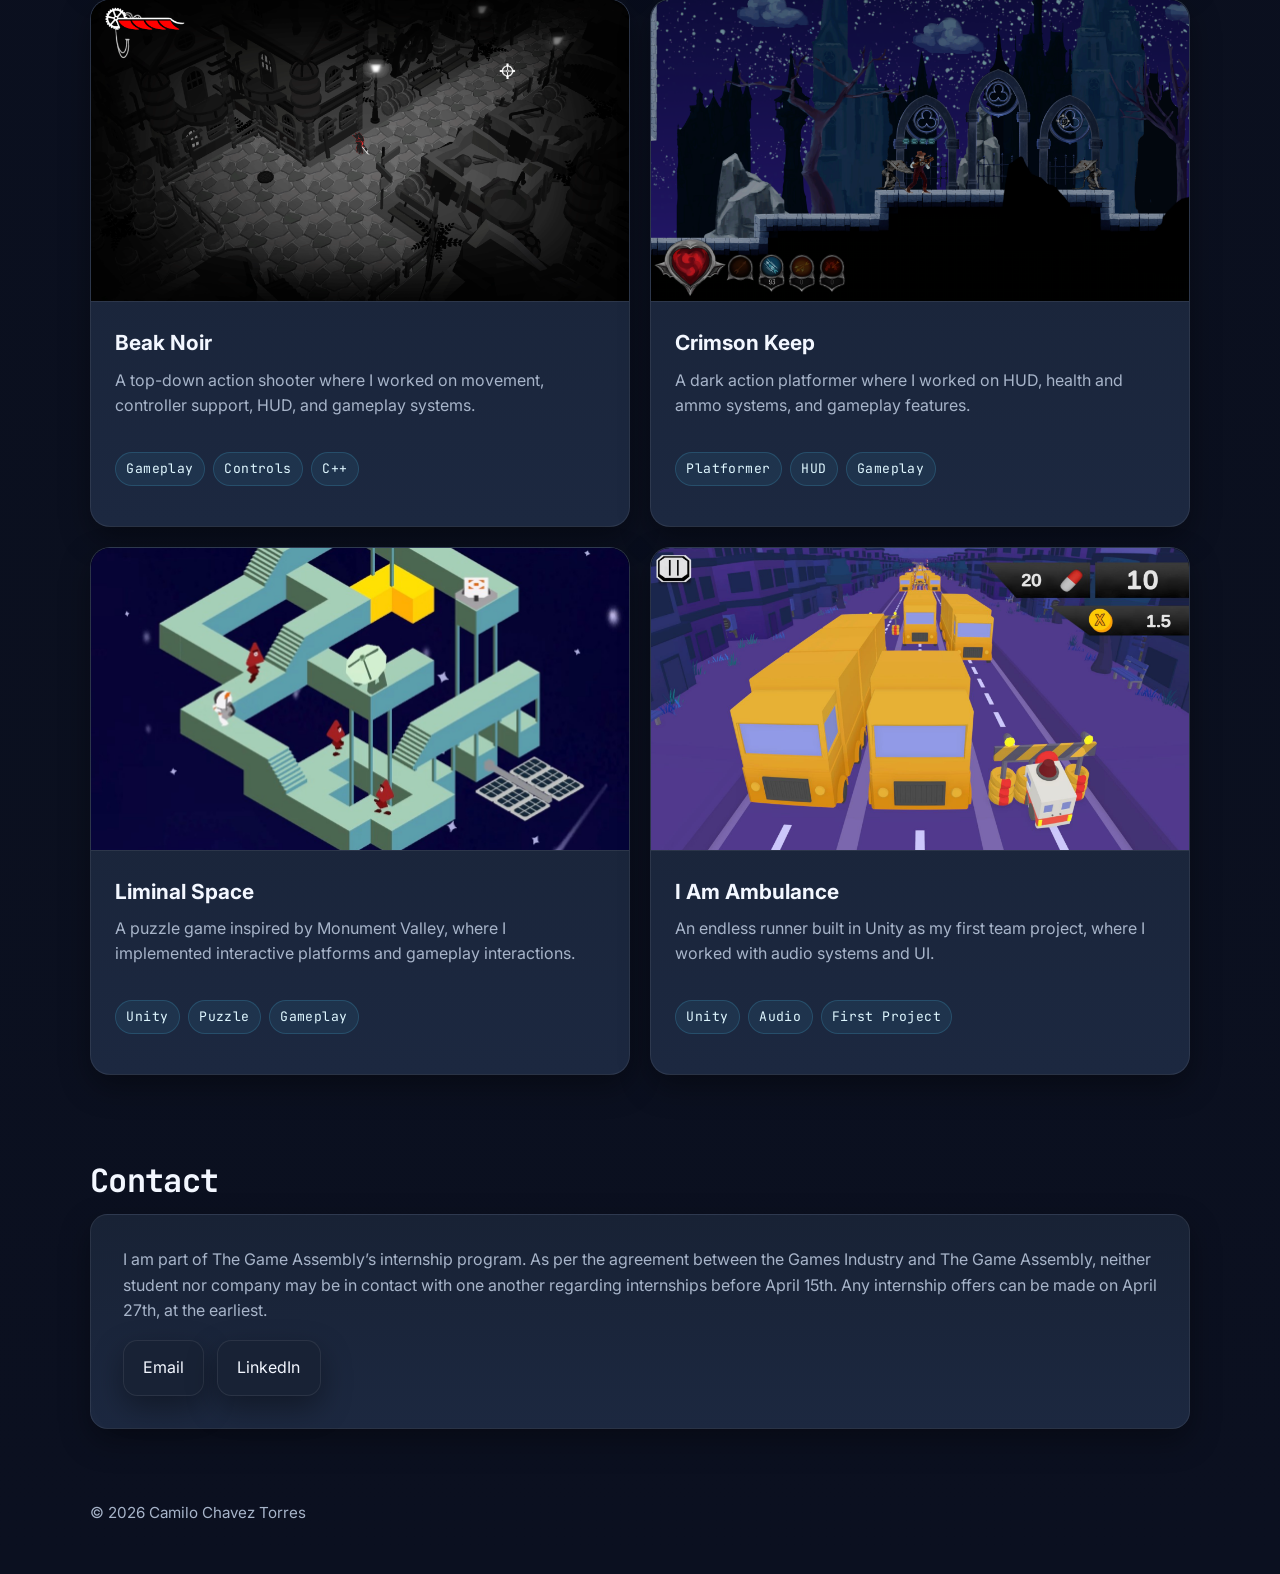
==== commit 613dd098: "Focus change" ====
--- a/index.html
+++ b/index.html
@@ -51,15 +51,15 @@
             </p>
 
             <p class="hero-label">
-              Experience
+              FOCUS
             </p>
 
             <div class="hero-tech">
               <span class="tech-pill">C++</span>
-              <span class="tech-pill">DirectX</span>
+              <span class="tech-pill">Custom Engine</span>
+              <span class="tech-pill">AI</span>
               <span class="tech-pill">Gameplay Systems</span>
-              <span class="tech-pill">AI</span>
-              <span class="tech-pill">HUD</span>
+              <span class="tech-pill">UI / HUD</span>
             </div>
           </div>
 
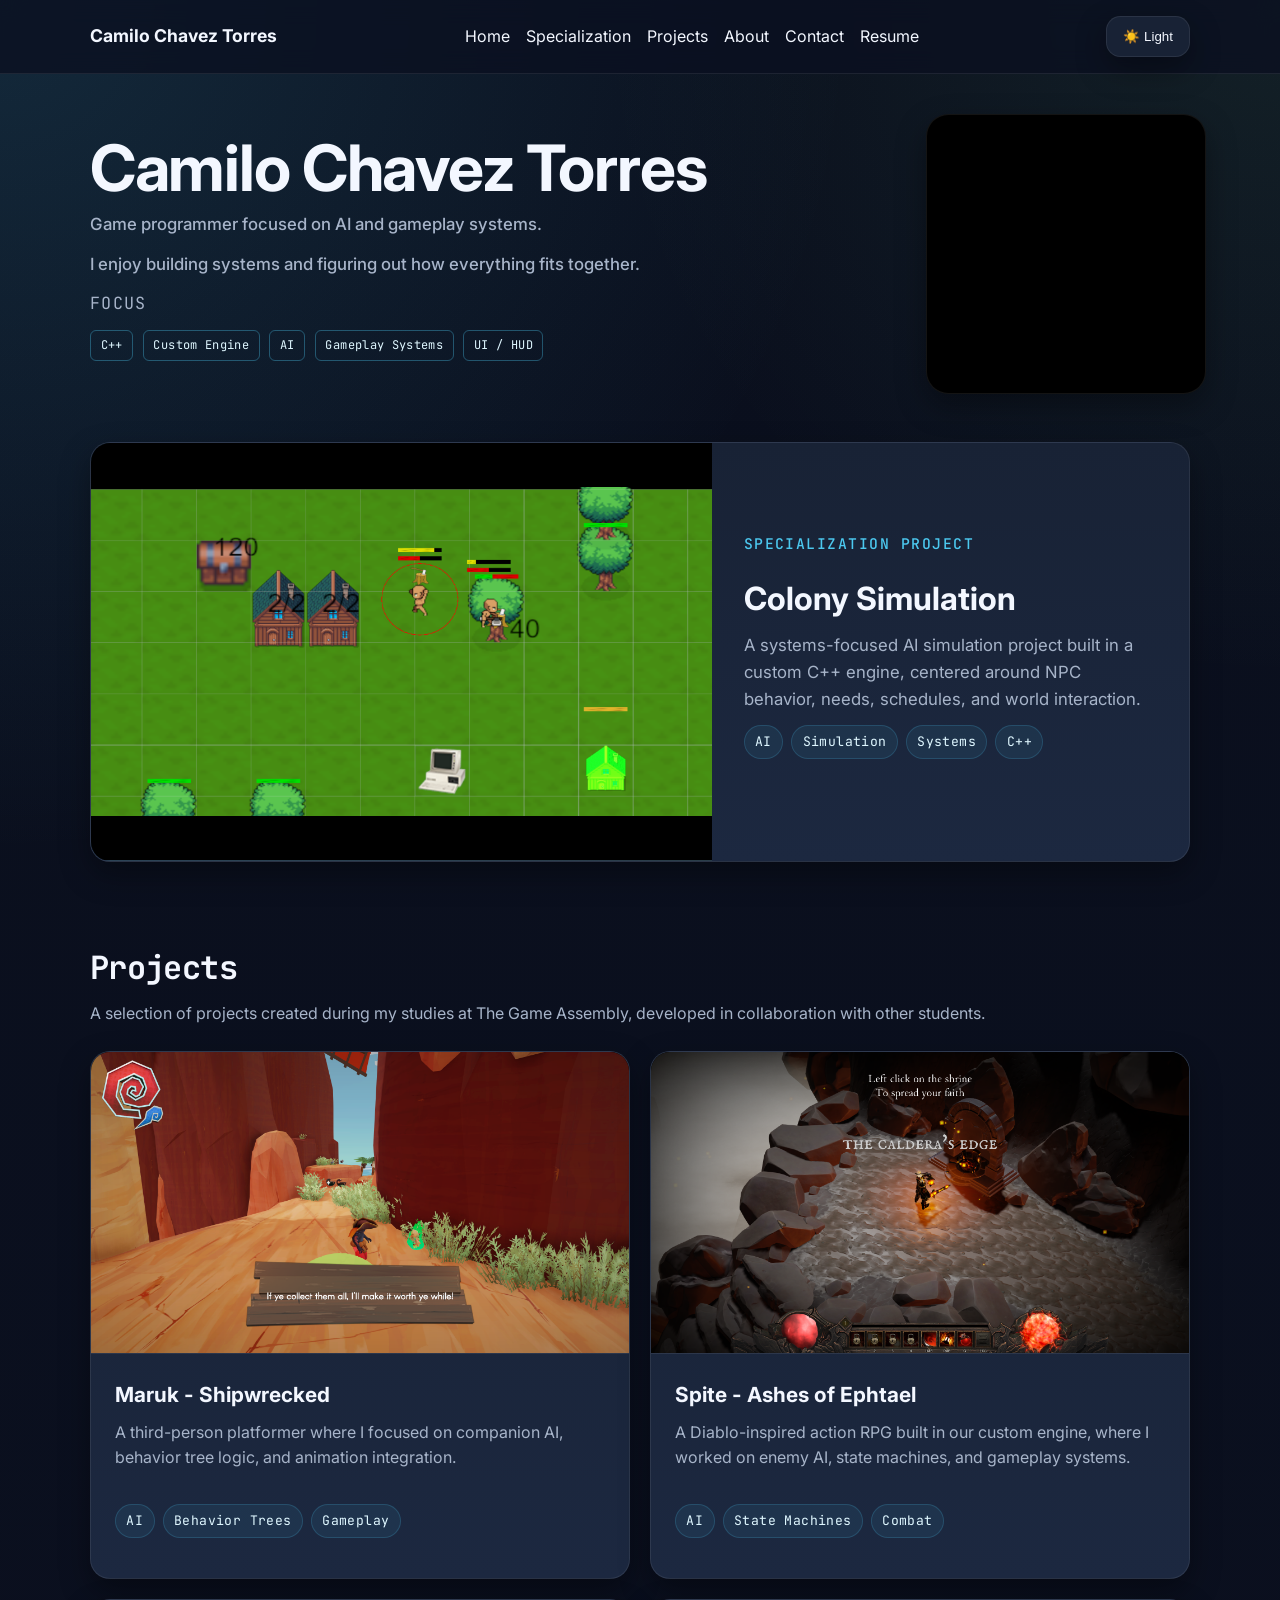
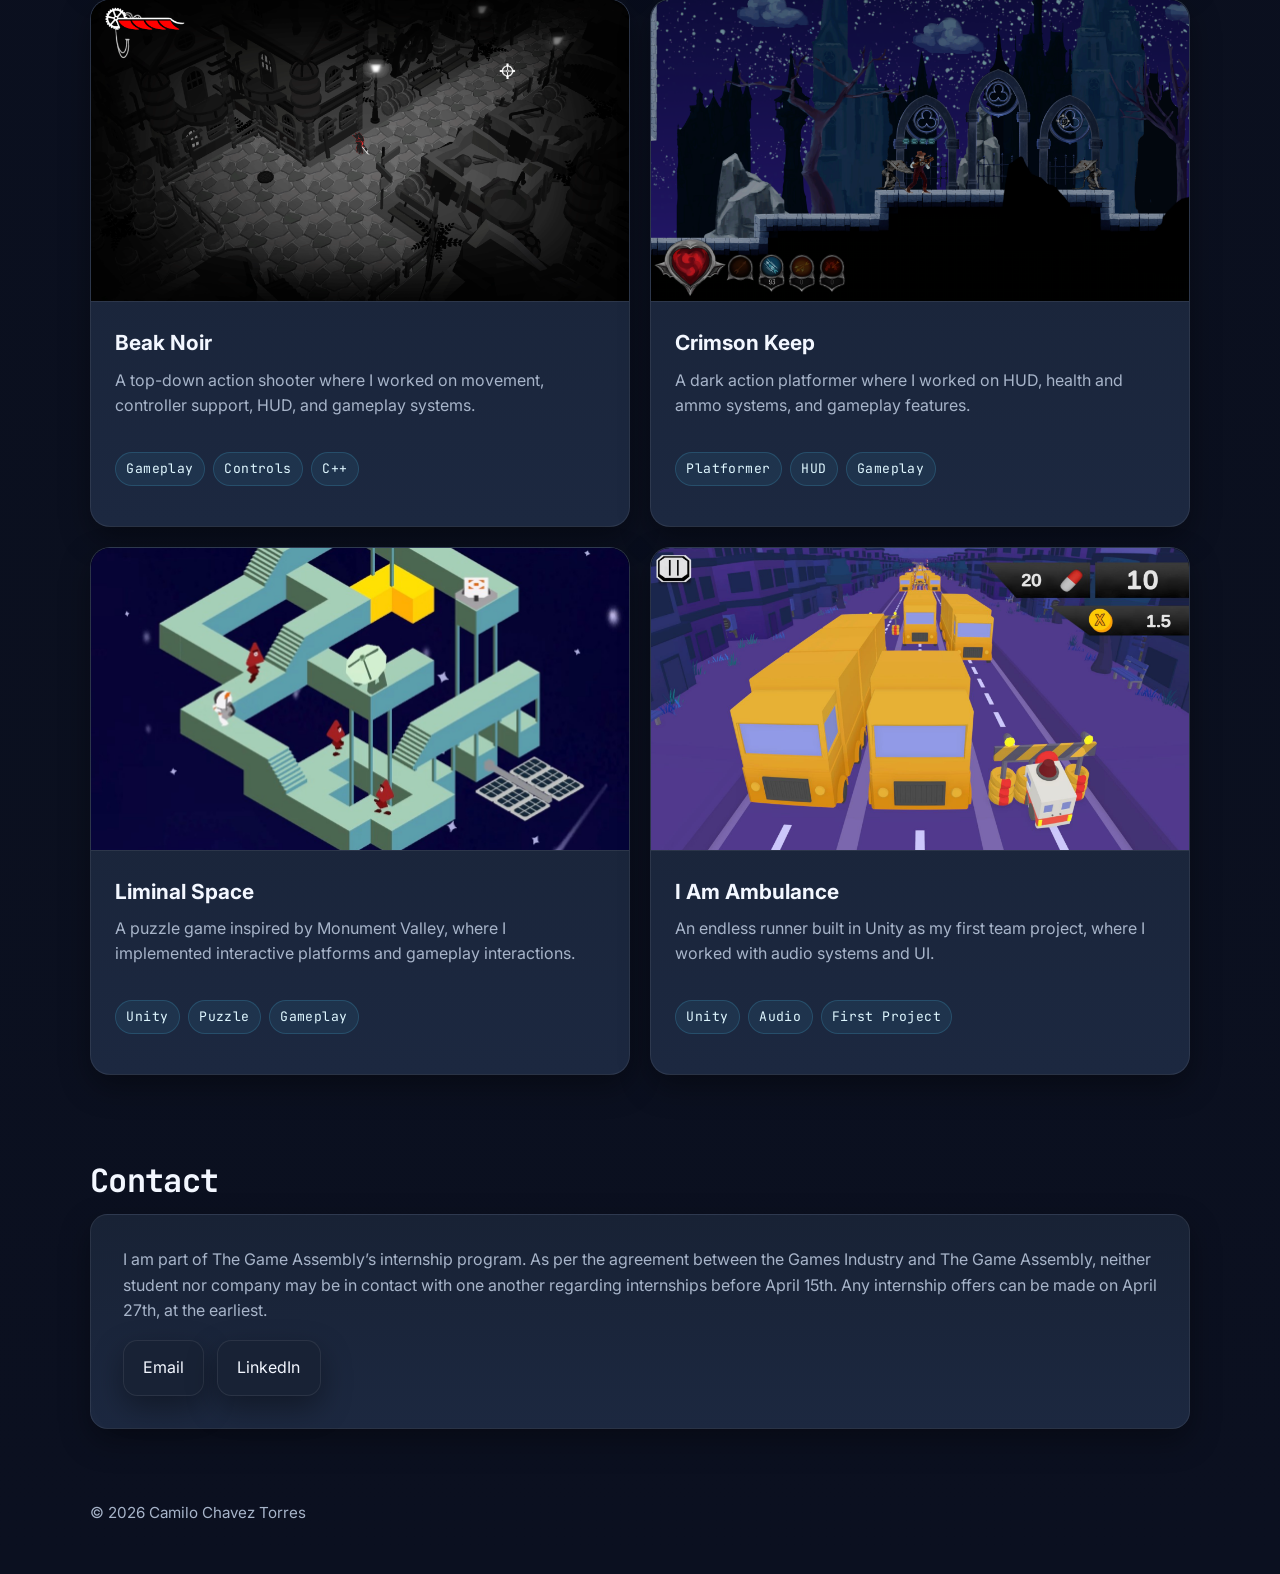
==== commit f9e5f5b6: "hero text change" ====
--- a/index.html
+++ b/index.html
@@ -47,7 +47,11 @@
             <h1>Camilo Chavez Torres</h1>
 
             <p class="hero-lead">
-              Gameplay programmer focused on systems, AI and player movement.
+              Game programmer focused on AI and gameplay systems.
+            </p>
+
+            <p class="hero-lead secondary">
+              I enjoy building systems and figuring out how everything fits together.
             </p>
 
             <p class="hero-label">
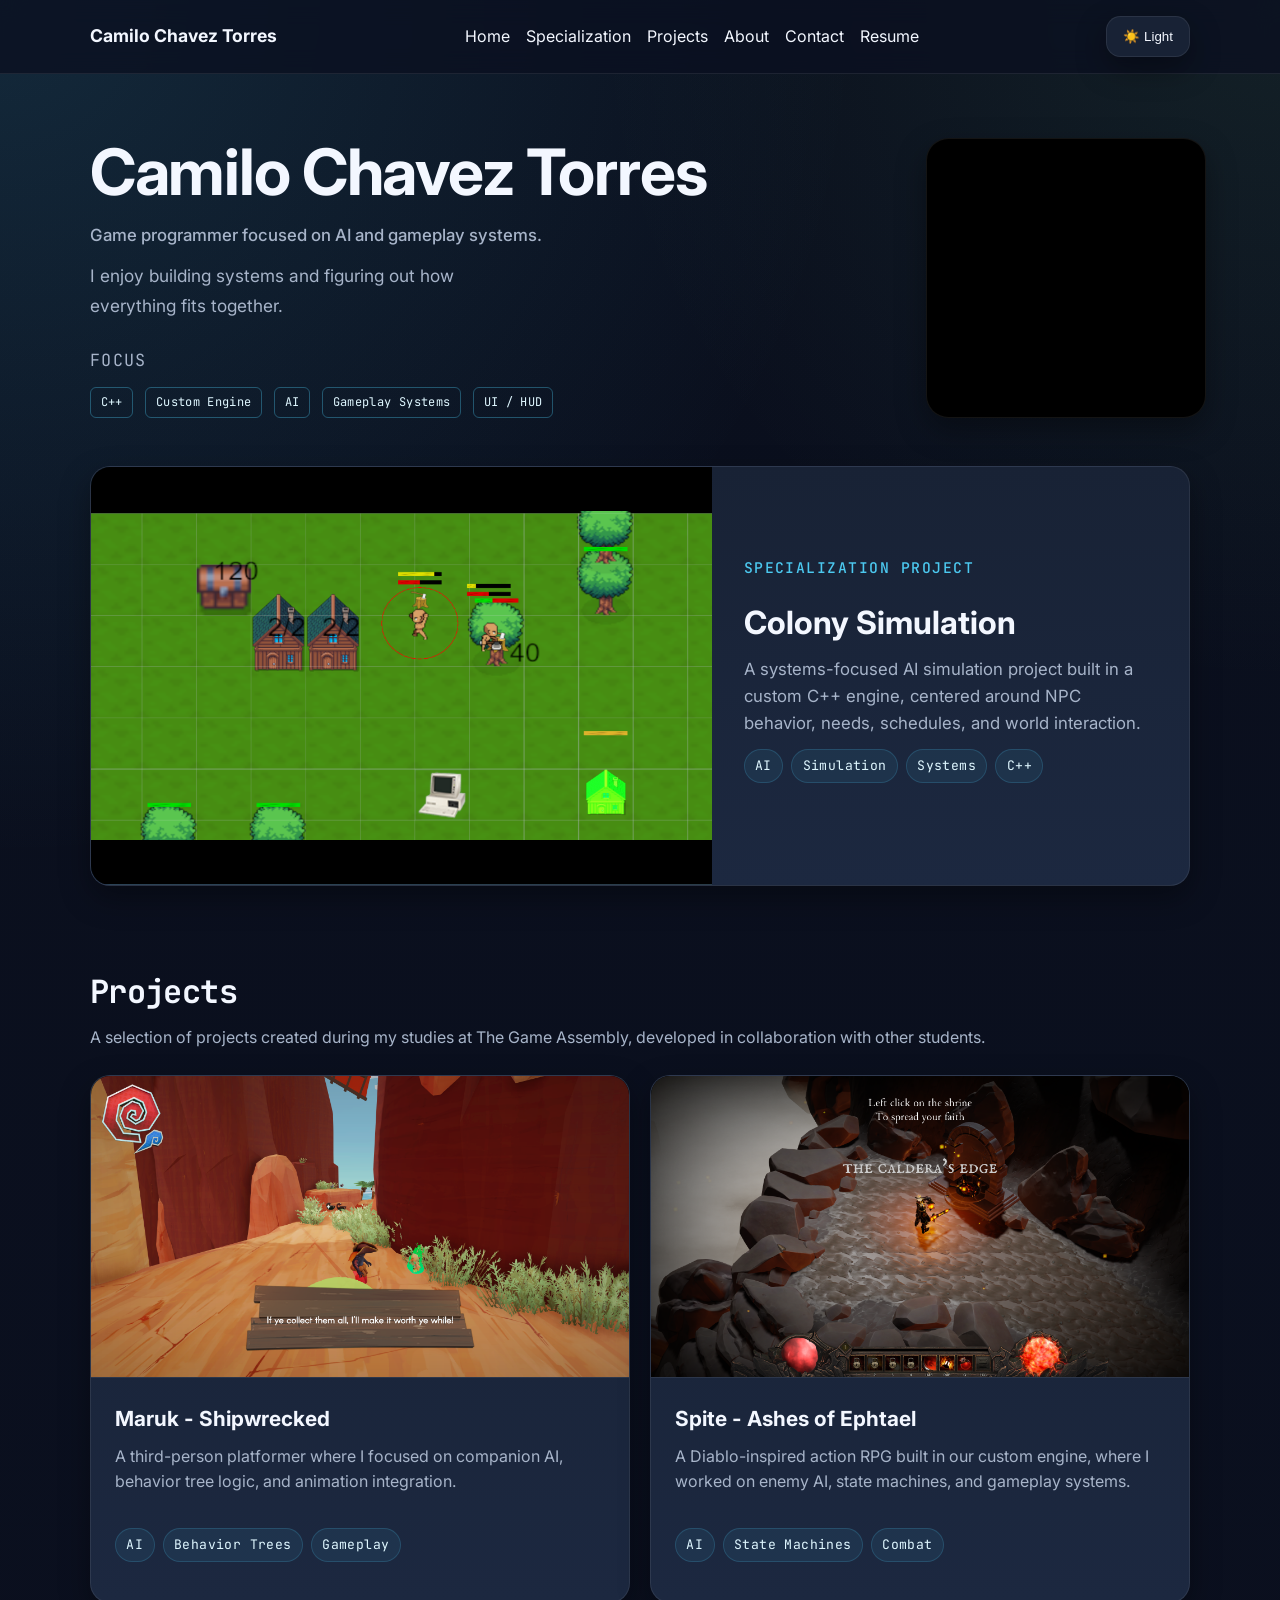
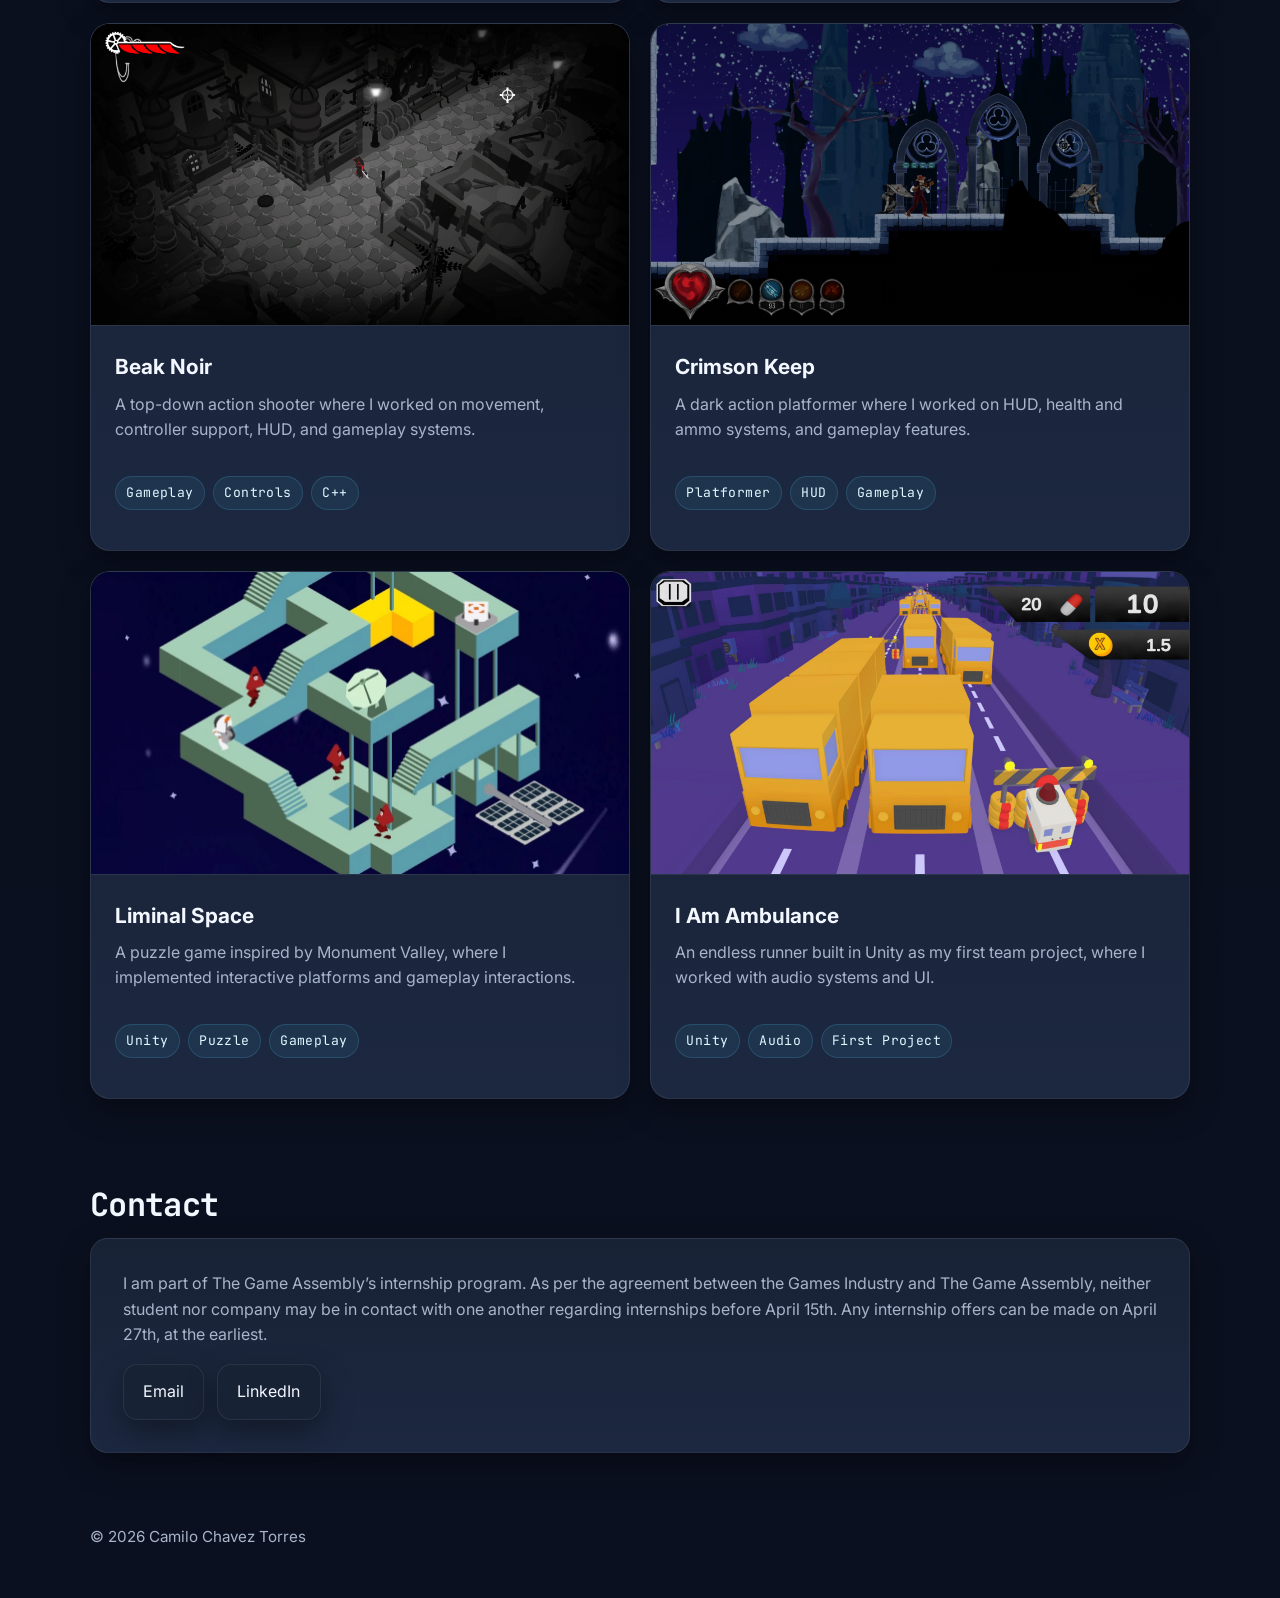
==== commit c701e310: "hero fix" ====
--- a/index.html
+++ b/index.html
@@ -50,7 +50,7 @@
               Game programmer focused on AI and gameplay systems.
             </p>
 
-            <p class="hero-lead secondary">
+            <p class="hero-sub">
               I enjoy building systems and figuring out how everything fits together.
             </p>
 
--- a/styles.css
+++ b/styles.css
@@ -146,7 +146,7 @@
 }
 
 .hero {
-  padding: 2.5rem 0 0.5rem;
+  padding: 4rem 0 0.5rem;
 }
 
 .hero-compact {
@@ -162,7 +162,15 @@
 
 .hero-copy h1 {
   white-space: nowrap;
-  margin-bottom: 0.6rem;
+  margin-bottom: 1rem;
+}
+
+.hero .hero-sub {
+  margin: 0 0 1.6rem;
+  color: var(--muted);
+  font-size: 1.08rem;
+  line-height: 1.75;
+  max-width: 38ch;
 }
 
 @media (max-width: 900px) {
@@ -218,8 +226,8 @@
 .hero-tech {
   display: flex;
   flex-wrap: wrap;
-  gap: 0.6rem;
-  margin: 0.6rem 0 0.8rem;
+  gap: 0.75rem;
+  margin: 0;
 }
 
 .tech-pill {
@@ -334,9 +342,10 @@
   font-family: 'JetBrains Mono', monospace;
   font-size: 0.72rem;
   color: var(--muted);
-  margin: 0 0 0.45rem;
+  margin: 8.75rem 0 0.45rem;
   text-transform: uppercase;
   letter-spacing: 0.08em;
+  margin-bottom: 120.5rem;
 }
 
 section {
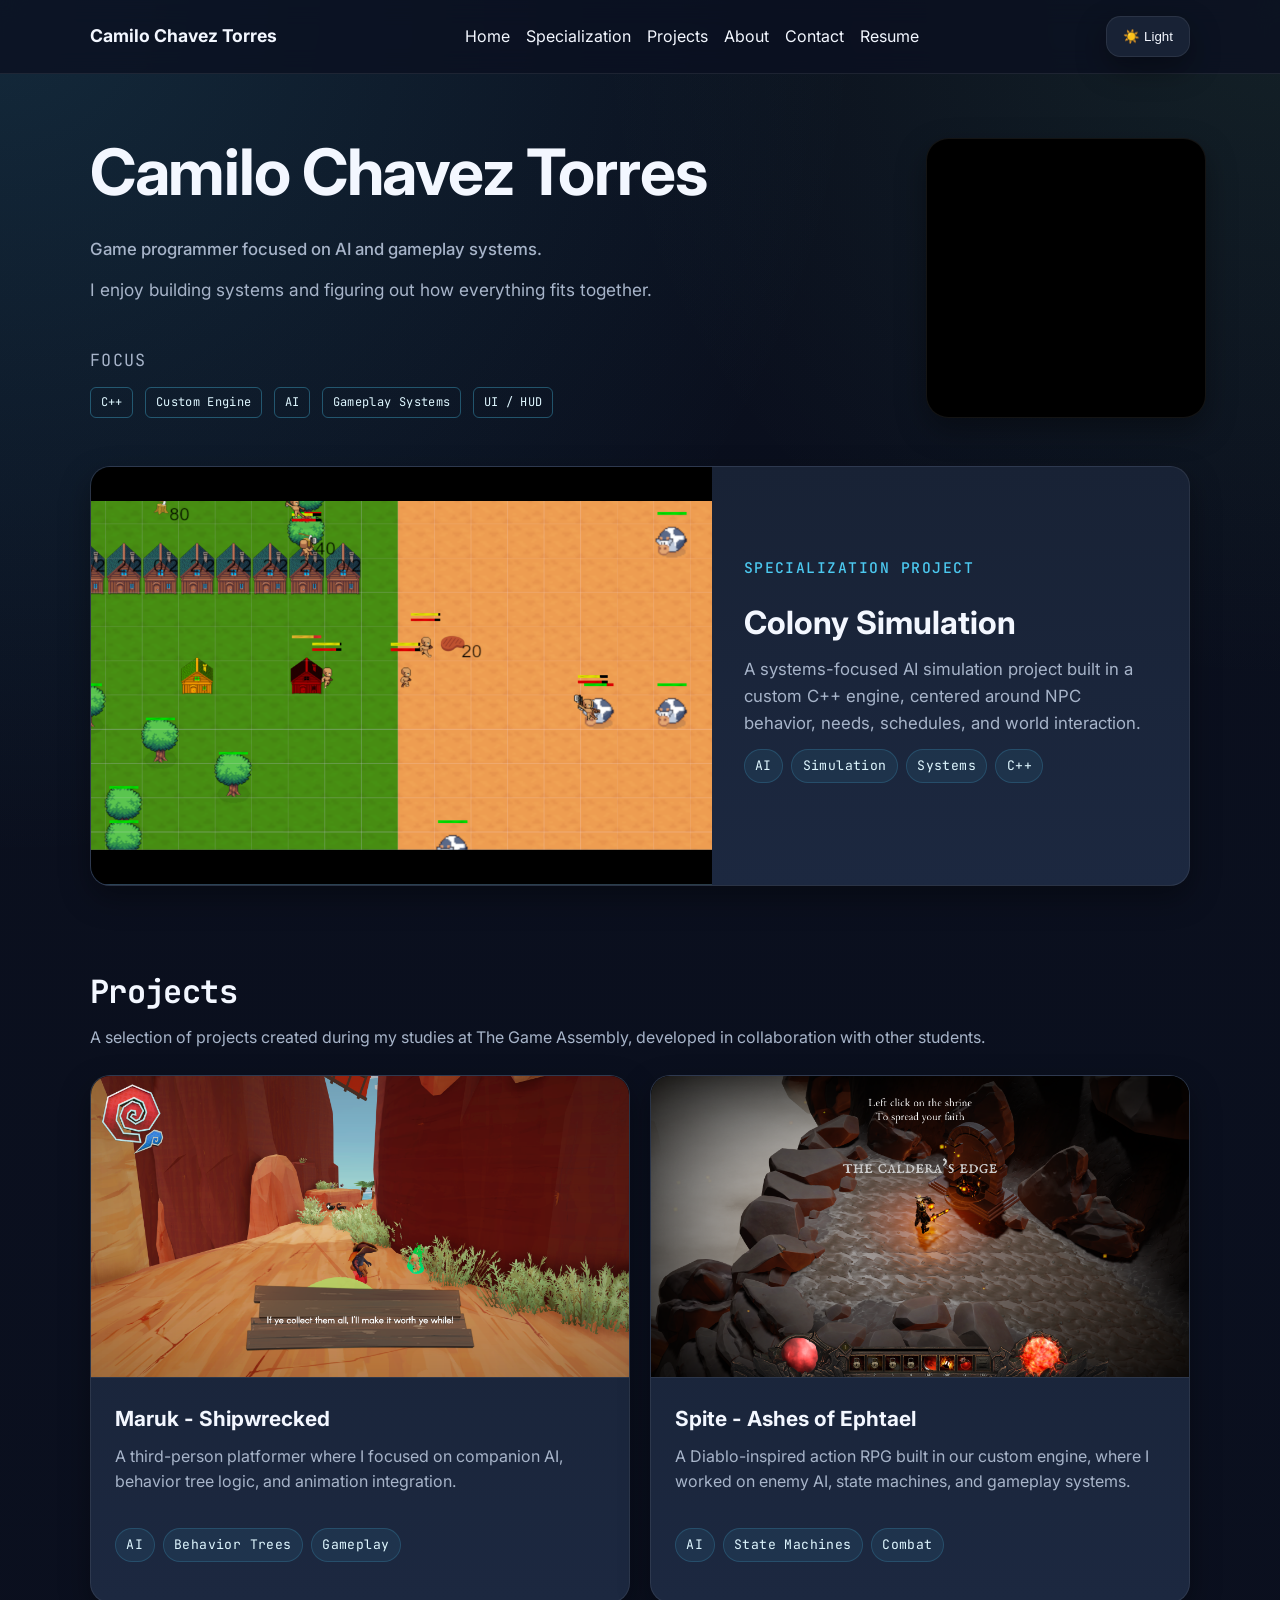
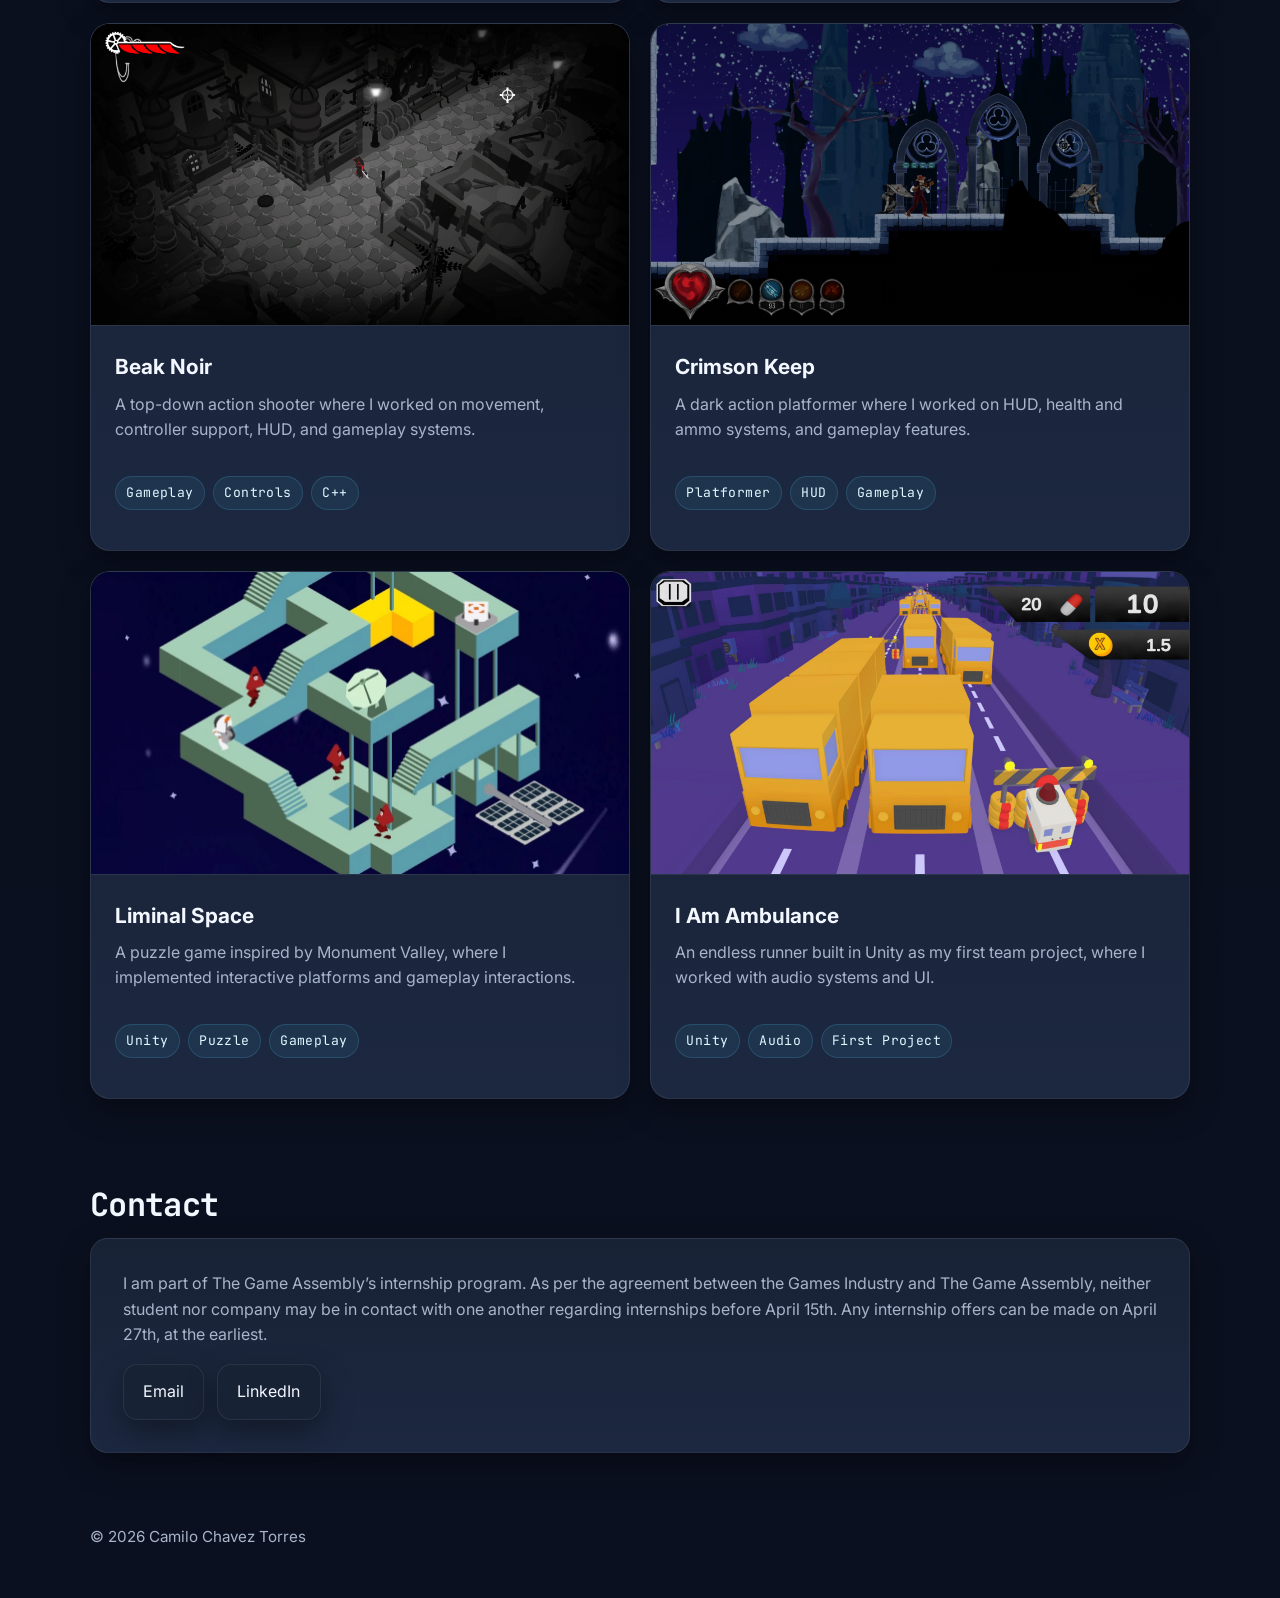
==== commit 2d04b56a: "spec image change" ====
--- a/index.html
+++ b/index.html
@@ -81,7 +81,7 @@
         <a href="projects/specialization-project.html" class="project-card-link featured-project">
           <article class="project-card">
             <div class="project-media">
-              <img src="media/images/projects/specialization/spec_2.png" alt="Colony Simulation gameplay">
+              <img src="media/images/projects/specialization/spec.png" alt="Colony Simulation gameplay">
             </div>
 
             <div class="project-content">
--- a/styles.css
+++ b/styles.css
@@ -162,15 +162,31 @@
 
 .hero-copy h1 {
   white-space: nowrap;
-  margin-bottom: 1rem;
+  margin-bottom: 1.9rem;
 }
 
 .hero .hero-sub {
-  margin: 0 0 1.6rem;
+  margin: 0 0 2.6rem;
   color: var(--muted);
   font-size: 1.08rem;
   line-height: 1.75;
-  max-width: 38ch;
+  max-width: 55ch;
+}
+
+.spec-build-video {
+  margin-top: 1.5rem;
+  display: flex;
+  flex-direction: column;
+  align-items: flex-start;
+  gap: 0.75rem;
+}
+
+.spec-build-video video {
+  width: 100%;
+  border-radius: 1.2rem;
+  border: 1px solid var(--border);
+  box-shadow: var(--shadow);
+  background: #000;
 }
 
 @media (max-width: 900px) {
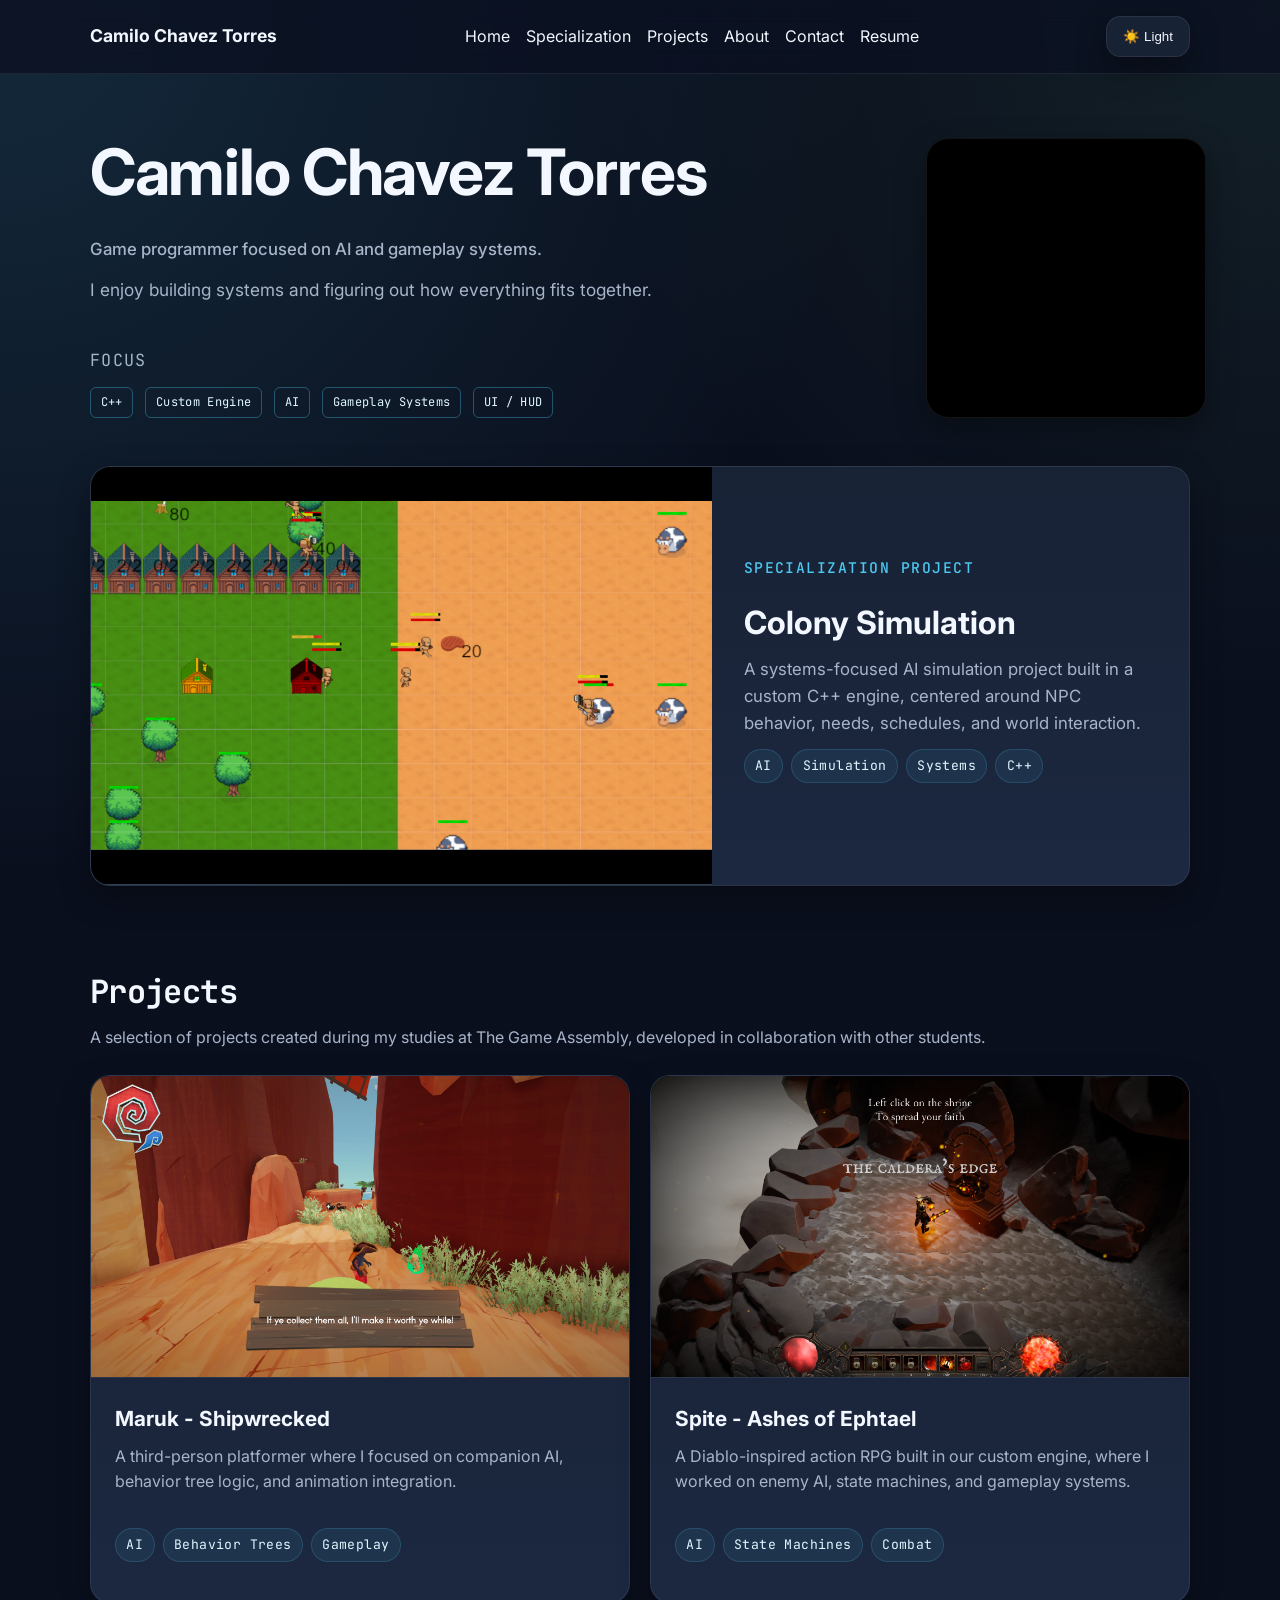
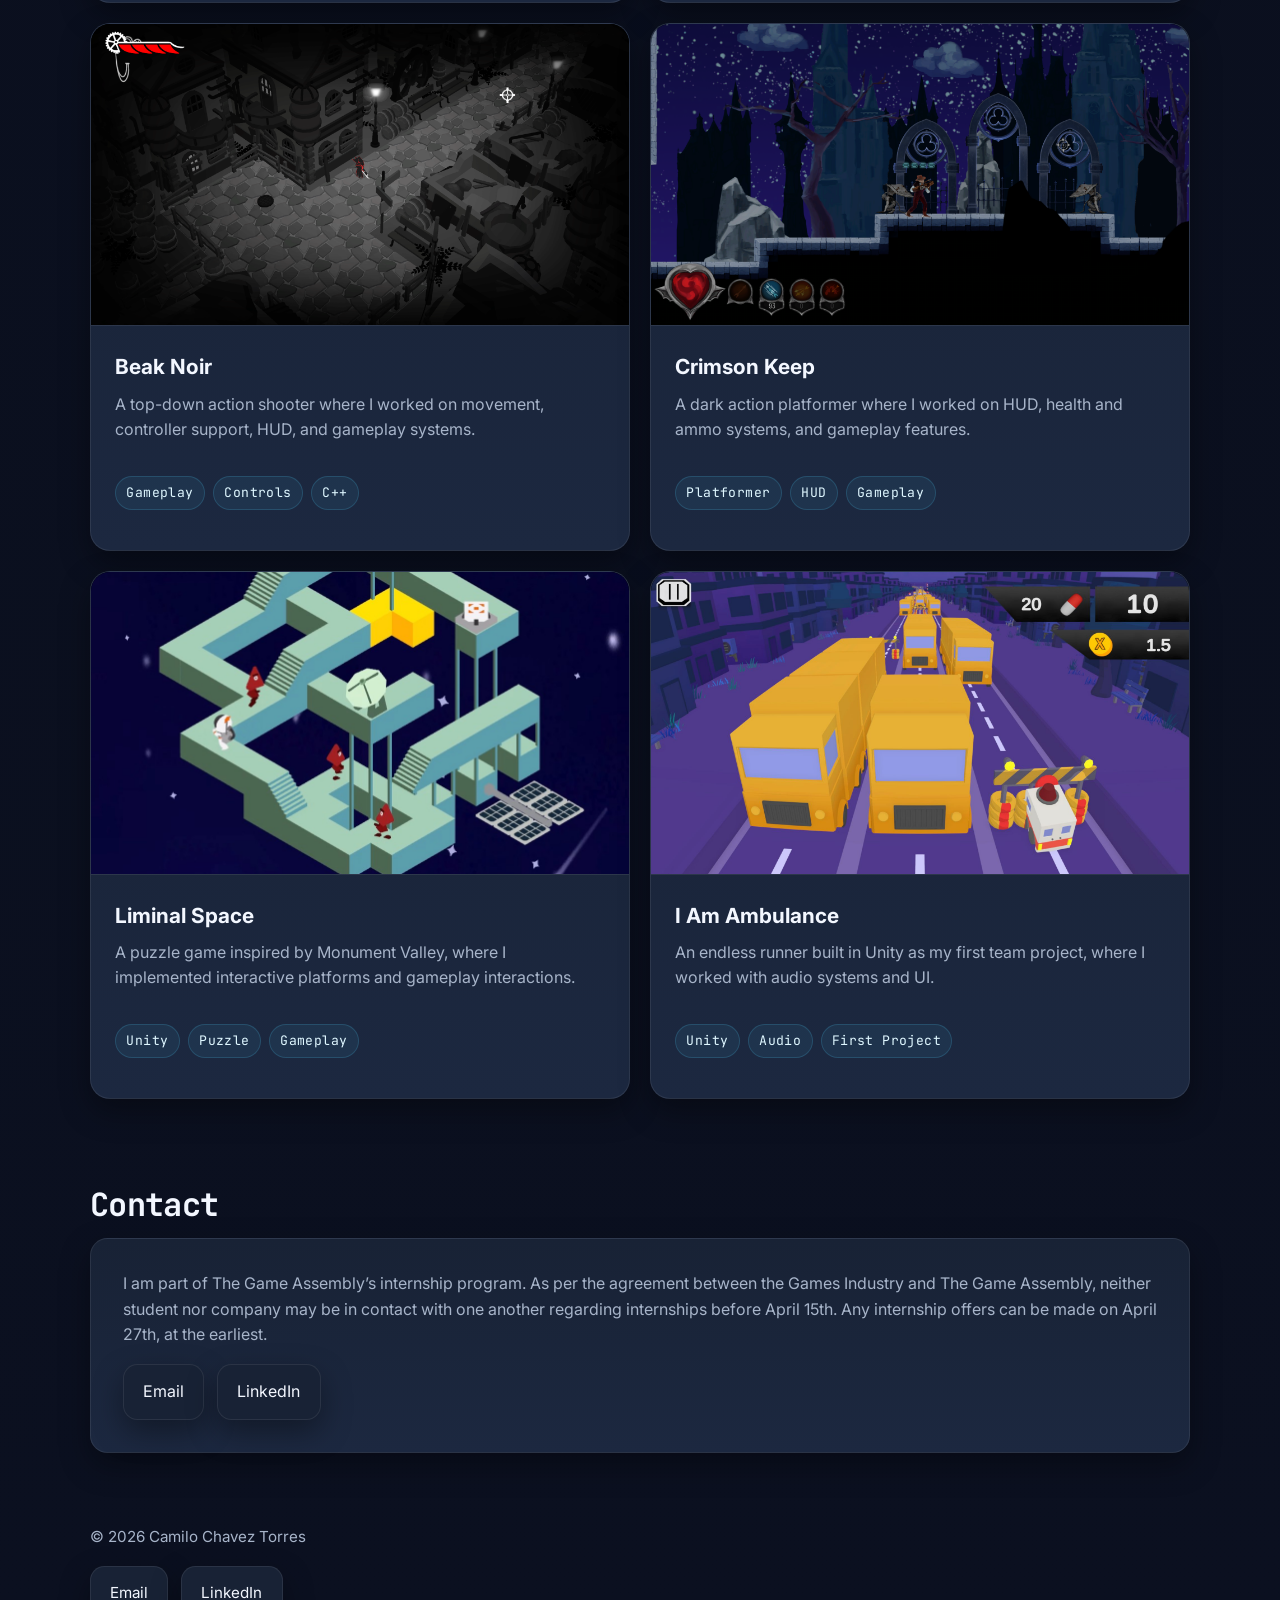
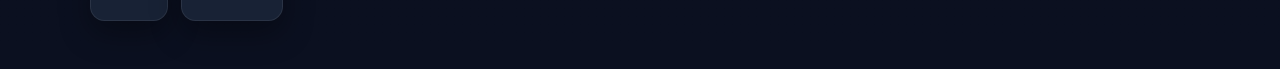
==== commit 9c9218b7: "added links to footer" ====
--- a/index.html
+++ b/index.html
@@ -254,7 +254,7 @@
           </p>
           <div class="contact-links">
             <a class="button" href="mailto:elcamiloc@live.com">Email</a>
-            <a class="button" href="#">LinkedIn</a>
+            <a class="button" href="https://www.linkedin.com/in/camilo-chavez-torres/">LinkedIn</a>
           </div>
         </div>
       </div>
@@ -264,6 +264,10 @@
   <footer>
     <div class="container">
       © 2026 Camilo Chavez Torres
+                <div class="contact-links">
+            <a class="button" href="mailto:elcamiloc@live.com">Email</a>
+            <a class="button" href="https://www.linkedin.com/in/camilo-chavez-torres/">LinkedIn</a>
+          </div>
     </div>
   </footer>
 
--- a/styles.css
+++ b/styles.css
@@ -188,6 +188,36 @@
   box-shadow: var(--shadow);
   background: #000;
 }
+.spec-inspiration-media {
+  margin-top: 1.5rem;
+  max-width: 700px;
+}
+
+.spec-inspiration-media img {
+  width: 100%;
+  display: block;
+  border-radius: 1.2rem;
+  border: 1px solid var(--border);
+  box-shadow: var(--shadow);
+  background: #000;
+}
+
+.spec-image {
+  width: 100%;
+  max-height: 320px;
+  object-fit: contain;
+  display: block;
+  border-radius: 1.2rem;
+  background-color: #0f1117;
+  padding: 2rem;
+}
+
+.spec-image-caption {
+  margin-top: 0.75rem;
+  color: var(--muted);
+  font-size: 0.95rem;
+  line-height: 1.5;
+}
 
 @media (max-width: 900px) {
   .hero-copy h1 {
@@ -912,6 +942,7 @@
 }
 
 .spec-code-block {
+  width: 100%;
   margin-top: 1.5rem;
   border: 1px solid rgba(125, 211, 252, 0.16);
   border-radius: 20px;
@@ -1298,6 +1329,54 @@
 
 .about-photo-image {
   object-position: center 35%;
+}
+
+.about-gallery {
+  width: 100%;
+  max-width: 360px;
+  display: flex;
+  flex-direction: column;
+  align-items: center;
+}
+
+.about-thumbnails {
+  display: flex;
+  gap: 0.65rem;
+  margin-top: 0.9rem;
+  width: 100%;
+  overflow-x: auto;
+  padding-bottom: 0.2rem;
+}
+
+.about-thumb {
+  flex: 0 0 72px;
+  width: 72px;
+  height: 72px;
+  padding: 0;
+  border-radius: 0.85rem;
+  overflow: hidden;
+  border: 1px solid var(--border);
+  background: linear-gradient(180deg, var(--card) 0%, var(--card-2) 100%);
+  cursor: pointer;
+  opacity: 0.7;
+  transition: transform 0.2s ease, opacity 0.2s ease, border-color 0.2s ease;
+}
+
+.about-thumb:hover {
+  opacity: 1;
+  border-color: rgba(76, 201, 240, 0.35);
+}
+
+.about-thumb.active {
+  opacity: 1;
+  border-color: var(--accent);
+}
+
+.about-thumb img {
+  width: 100%;
+  height: 100%;
+  object-fit: cover;
+  display: block;
 }
 
 @media (max-width: 700px) {
